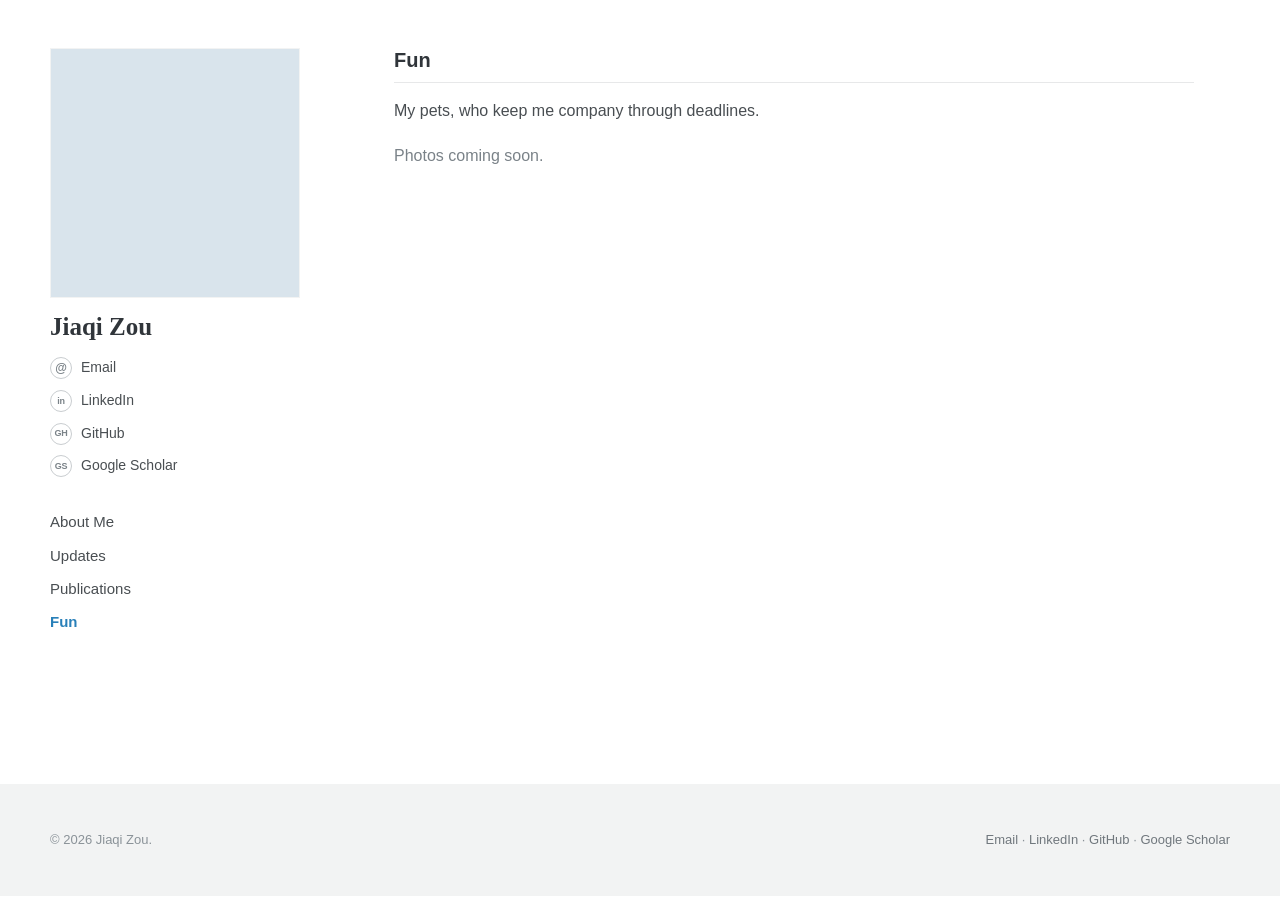
==== fun.html @ 85681c36 "Add Fun page for pet photos Co-Authored-By: Claude Opus 5.5 <noreply@anthropic.com> Claude-Session: " ====
<!doctype html>
<html lang="en">
  <head>
    <meta charset="UTF-8" />
    <meta name="viewport" content="width=device-width, initial-scale=1.0" />
    <meta name="description" content="Photos of Jiaqi Zou's pets." />
    <meta name="theme-color" content="#ffffff" />
    <meta property="og:type" content="website" />
    <meta property="og:title" content="Fun — Jiaqi Zou" />
    <meta property="og:url" content="https://jiaqizou-jz.github.io/fun.html" />
    <link rel="canonical" href="https://jiaqizou-jz.github.io/fun.html" />
    <title>Fun — Jiaqi Zou</title>
    <link rel="stylesheet" href="./styles.css?v=20261125-1" />
    <script src="./script.js?v=20261119-1" defer></script>
  </head>
  <body>
    <a class="skip-link" href="#main-content">Skip to content</a>

    <div class="site-layout">
      <aside class="profile-sidebar" aria-label="Profile and navigation">
        <div class="portrait-placeholder">
          <img
            class="profile-photo"
            src="./assets/self.jpg?v=1"
            alt="Jiaqi Zou seated at a mountain overlook."
          />
        </div>

        <div class="profile-copy">
          <h1>Jiaqi Zou</h1>

          <ul class="social-links" aria-label="Contact and social links">
            <li>
              <a href="mailto:jiaqi.zou@duke.edu">
                <span class="social-mark" aria-hidden="true">@</span>
                <span>Email</span>
              </a>
            </li>
            <li>
              <a
                href="https://www.linkedin.com/in/jiaqi-zou-35a391321"
                target="_blank"
                rel="noreferrer"
              >
                <span class="social-mark social-mark-text" aria-hidden="true">in</span>
                <span>LinkedIn</span>
              </a>
            </li>
            <li>
              <a
                href="https://github.com/jiaqizou-jz"
                target="_blank"
                rel="noreferrer"
              >
                <span class="social-mark social-mark-text" aria-hidden="true">GH</span>
                <span>GitHub</span>
              </a>
            </li>
            <li>
              <a
                href="https://scholar.google.com/citations?user=aHTD9zAAAAAJ"
                target="_blank"
                rel="noreferrer"
              >
                <span class="social-mark social-mark-text" aria-hidden="true">GS</span>
                <span>Google Scholar</span>
              </a>
            </li>
          </ul>
        </div>

        <nav class="section-nav" aria-label="Primary navigation">
          <ul>
            <li><a href="./index.html#about">About Me</a></li>
            <li><a href="./index.html#updates">Updates</a></li>
            <li><a href="./index.html#publications">Publications</a></li>
            <li><a href="./fun.html" aria-current="true">Fun</a></li>
          </ul>
        </nav>
      </aside>

      <main class="page-content" id="main-content">
        <section id="fun" aria-labelledby="fun-title">
          <h2 id="fun-title" class="page-title">Fun</h2>
          <p>My pets, who keep me company through deadlines.</p>

          <!--
            To add a photo: put the image in assets/pets/, then copy this block
            into the gallery below and change the file name, alt text, and caption.

            <figure class="pet-card">
              <button
                type="button"
                class="pet-photo"
                data-lightbox-open
                data-lightbox-src="./assets/pets/NAME.jpg"
                aria-label="Enlarge photo"
                aria-haspopup="dialog"
                aria-controls="figure-lightbox"
              >
                <img src="./assets/pets/NAME.jpg" alt="Describe the photo." loading="lazy" />
              </button>
              <figcaption>Caption</figcaption>
            </figure>
          -->
          <div class="pet-gallery">
            <p class="pet-empty">Photos coming soon.</p>
          </div>
        </section>
      </main>
    </div>

    <div
      class="figure-lightbox"
      id="figure-lightbox"
      role="dialog"
      aria-modal="true"
      aria-label="Enlarged photo"
      hidden
    >
      <button
        class="lightbox-backdrop"
        type="button"
        data-lightbox-close
        aria-label="Close enlarged photo"
      ></button>
      <div class="lightbox-panel">
        <button
          class="lightbox-close"
          type="button"
          data-lightbox-close
          aria-label="Close enlarged photo"
        >×</button>
        <img src="" alt="" />
      </div>
    </div>

    <footer class="site-footer">
      <div class="footer-inner">
        <p>© <span id="current-year">2026</span> Jiaqi Zou.</p>
        <p>
          <a href="mailto:jiaqi.zou@duke.edu">Email</a>
          <span aria-hidden="true">·</span>
          <a href="https://www.linkedin.com/in/jiaqi-zou-35a391321">LinkedIn</a>
          <span aria-hidden="true">·</span>
          <a href="https://github.com/jiaqizou-jz">GitHub</a>
          <span aria-hidden="true">·</span>
          <a href="https://scholar.google.com/citations?user=aHTD9zAAAAAJ">Google Scholar</a>
        </p>
      </div>
    </footer>
  </body>
</html>
---- styles.css ----
:root {
  --text: #494e52;
  --heading: #30353a;
  --muted: #7a8288;
  --link: #2980b9;
  --link-dark: #1d5f8a;
  --line: #e7e8e9;
  --soft: #f2f3f3;
  --blue-soft: #e7f0f6;
  --layout: 1180px;
  --sans: -apple-system, BlinkMacSystemFont, "Segoe UI", Roboto, "Helvetica Neue",
    Arial, "PingFang SC", "Microsoft YaHei", sans-serif;
  --display: Georgia, "Times New Roman", "Songti SC", serif;
}

* {
  box-sizing: border-box;
}

html {
  scroll-behavior: smooth;
  scroll-padding-top: 28px;
}

body {
  margin: 0;
  background: #fff;
  color: var(--text);
  font-family: var(--sans);
  font-size: 16px;
  line-height: 1.55;
  text-rendering: optimizeLegibility;
}

a {
  color: var(--link);
  text-decoration: none;
}

a:hover {
  color: var(--link-dark);
  text-decoration: underline;
}

a:focus-visible {
  border-radius: 2px;
  outline: 3px solid rgba(41, 128, 185, 0.42);
  outline-offset: 3px;
}

.skip-link {
  position: fixed;
  z-index: 50;
  top: 10px;
  left: 10px;
  padding: 8px 12px;
  background: var(--heading);
  color: #fff;
  transform: translateY(-160%);
}

.skip-link:focus {
  transform: translateY(0);
}

.site-layout {
  display: grid;
  width: min(calc(100% - 32px), var(--layout));
  min-height: calc(100vh - 140px);
  margin: 0 auto;
  padding: 48px 0 64px;
  align-items: start;
  column-gap: clamp(44px, 6vw, 74px);
  grid-template-columns: 270px minmax(0, 800px);
}

.profile-sidebar {
  position: sticky;
  top: 28px;
  align-self: start;
}

.portrait-placeholder {
  position: relative;
  width: 250px;
  max-width: 100%;
  aspect-ratio: 1;
  overflow: hidden;
  border: 1px solid var(--soft);
  background: #d9e4ec;
}

.profile-photo {
  display: block;
  width: 100%;
  height: 100%;
  object-fit: cover;
  object-position: 50% 68%;
  transform: scale(1.65);
  transform-origin: 50% 68%;
}

.profile-copy h1 {
  margin: 14px 0 3px;
  color: var(--heading);
  font-family: var(--display);
  font-size: 25px;
  font-weight: 700;
  line-height: 1.2;
}

.social-links,
.section-nav ul,
.news-list {
  padding: 0;
}

.social-links {
  margin: 13px 0 0;
  list-style: none;
}

.social-links li + li {
  margin-top: 7px;
}

.social-links a {
  display: inline-flex;
  align-items: center;
  gap: 9px;
  color: var(--text);
  font-size: 14px;
}

.social-links a:hover {
  color: var(--link);
}

.social-mark {
  display: inline-grid;
  width: 22px;
  height: 22px;
  flex: 0 0 22px;
  place-items: center;
  border: 1px solid #c9cdd0;
  border-radius: 50%;
  color: var(--muted);
  font-size: 12px;
  font-weight: 700;
  line-height: 1;
}

.social-mark-text {
  font-size: 9px;
  letter-spacing: -0.03em;
}

.section-nav {
  margin-top: 28px;
}

.section-nav ul {
  margin: 0;
  list-style: none;
}

.section-nav a {
  display: inline-block;
  padding: 5px 0;
  color: var(--text);
  font-size: 15px;
}

.section-nav a:hover,
.section-nav a[aria-current="true"] {
  color: var(--link);
  font-weight: 600;
  text-decoration: none;
}

.page-content {
  min-width: 0;
}

.about-section p {
  margin: 0 0 18px;
}

.about-section strong {
  color: var(--heading);
}

h2 {
  margin: 40px 0 12px;
  padding: 0 0 9px;
  border-bottom: 1px solid var(--line);
  color: var(--heading);
  font-size: 20px;
  font-weight: 700;
  line-height: 1.25;
}

.news-list {
  margin: 0;
  padding-left: 24px;
}

.news-list li {
  margin: 10px 0;
  padding-left: 2px;
}

.news-date {
  color: var(--heading);
  font-weight: 600;
}

.publication {
  display: grid;
  margin: 20px 0 0;
  align-items: start;
  gap: 26px;
  grid-template-columns: 310px minmax(0, 1fr);
}

.publication-visual {
  position: relative;
  display: block;
  width: 310px;
  height: 155px;
  overflow: hidden;
  padding: 3px;
  appearance: none;
  border: 1px solid var(--line);
  background: #fff;
  color: inherit;
  cursor: zoom-in;
  transition: border-color 160ms ease, box-shadow 160ms ease, transform 160ms ease;
}

.publication-visual img {
  display: block;
  width: 100%;
  height: 100%;
  object-fit: contain;
}

.publication-visual:hover {
  border-color: #c9cdd0;
  box-shadow: 0 8px 24px rgba(48, 53, 58, 0.12);
  transform: translateY(-2px);
}

.figure-lightbox {
  position: fixed;
  z-index: 1000;
  inset: 0;
  display: grid;
  padding: 32px;
  place-items: center;
}

.figure-lightbox[hidden] {
  display: none;
}

.lightbox-backdrop {
  position: absolute;
  inset: 0;
  width: 100%;
  height: 100%;
  padding: 0;
  border: 0;
  background: rgba(18, 22, 26, 0.84);
  cursor: zoom-out;
}

.lightbox-panel {
  position: relative;
  z-index: 1;
  width: min(1040px, calc(100vw - 64px));
  padding: 10px;
  background: #fff;
  box-shadow: 0 24px 80px rgba(0, 0, 0, 0.38);
}

.lightbox-panel img {
  display: block;
  width: 100%;
  max-height: calc(100vh - 84px);
  object-fit: contain;
}

.lightbox-close {
  position: absolute;
  z-index: 2;
  top: -16px;
  right: -16px;
  display: grid;
  width: 36px;
  height: 36px;
  padding: 0;
  place-items: center;
  border: 1px solid rgba(255, 255, 255, 0.5);
  border-radius: 50%;
  background: var(--heading);
  color: #fff;
  cursor: pointer;
  font-family: Arial, sans-serif;
  font-size: 24px;
  line-height: 1;
}

body.lightbox-open {
  overflow: hidden;
}

.publication-status {
  margin: 0 0 3px;
  color: var(--muted);
  font-size: 12px;
  font-weight: 600;
}

.publication-copy h3 {
  margin: 0 0 7px;
  color: var(--heading);
  font-size: 17px;
  font-weight: 700;
  line-height: 1.35;
}

.publication-copy h3 a {
  color: var(--heading);
}

.publication-copy h3 a:hover {
  color: var(--link);
}

.authors,
.venue,
.equal-contribution,
.publication-links {
  margin: 4px 0;
  font-size: 14px;
}

.equal-contribution {
  color: var(--muted);
  font-size: 12px;
}

.venue {
  color: var(--muted);
  font-style: italic;
}

.publication-links {
  margin-top: 8px;
}

.publication-links a {
  color: var(--link);
}

.publication-links a + a {
  margin-left: 7px;
}

.site-footer {
  margin-top: 24px;
  background: var(--soft);
  color: #8a9298;
}

.footer-inner {
  display: flex;
  width: min(calc(100% - 32px), var(--layout));
  min-height: 112px;
  margin: 0 auto;
  align-items: center;
  justify-content: space-between;
  gap: 24px;
  font-size: 13px;
}

.footer-inner p {
  margin: 0;
}

.footer-inner a {
  color: #70777d;
}

@media (max-width: 900px) {
  .site-layout {
    column-gap: 38px;
    grid-template-columns: 220px minmax(0, 1fr);
  }

  .portrait-placeholder {
    width: 210px;
  }

  .publication {
    grid-template-columns: 250px minmax(0, 1fr);
  }

  .publication-visual {
    width: 250px;
    height: 126px;
  }
}

@media (max-width: 700px) {
  html {
    scroll-padding-top: 16px;
  }

  .site-layout {
    width: min(calc(100% - 36px), 620px);
    padding: 28px 0 52px;
    gap: 36px;
    grid-template-columns: 1fr;
  }

  .profile-sidebar {
    position: static;
    display: grid;
    align-items: start;
    column-gap: 22px;
    grid-template-columns: 142px minmax(0, 1fr);
  }

  .portrait-placeholder {
    width: 142px;
  }

  .profile-copy h1 {
    margin-top: 0;
  }

  .social-links {
    margin-top: 15px;
  }

  .social-links li + li {
    margin-top: 5px;
  }

  .section-nav {
    margin-top: 22px;
    padding-top: 12px;
    border-top: 1px solid var(--line);
    grid-column: 1 / -1;
  }

  .section-nav ul {
    display: flex;
    flex-wrap: wrap;
    gap: 8px 22px;
  }

  .section-nav a {
    padding: 3px 0;
    font-size: 14px;
  }

  .publication {
    gap: 16px;
    grid-template-columns: 240px minmax(0, 1fr);
  }

  .publication-visual {
    width: 240px;
    height: 120px;
  }

  .footer-inner {
    width: min(calc(100% - 36px), 620px);
  }
}

@media (max-width: 520px) {
  body {
    font-size: 15.5px;
  }

  .profile-sidebar {
    grid-template-columns: 120px minmax(0, 1fr);
  }

  .portrait-placeholder {
    width: 120px;
  }

  .profile-copy h1 {
    font-size: 23px;
  }

  .social-mark {
    width: 20px;
    height: 20px;
    flex-basis: 20px;
  }

  .social-links a {
    gap: 7px;
    font-size: 13px;
  }

  .publication {
    grid-template-columns: 1fr;
  }

  .publication-visual {
    width: 100%;
    max-width: 420px;
    height: auto;
    aspect-ratio: 2 / 1;
  }

  .figure-lightbox {
    padding: 12px;
  }

  .lightbox-panel {
    width: calc(100vw - 24px);
    padding: 5px;
  }

  .lightbox-close {
    top: -10px;
    right: -8px;
  }

  .footer-inner {
    min-height: 128px;
    align-items: flex-start;
    flex-direction: column;
    justify-content: center;
    gap: 8px;
  }
}

@media (prefers-reduced-motion: reduce) {
  html {
    scroll-behavior: auto;
  }

  *,
  *::before,
  *::after {
    scroll-behavior: auto !important;
    transition-duration: 0.01ms !important;
  }
}

/* Fun page */
.page-title {
  margin-top: 0;
}

.pet-gallery {
  display: grid;
  margin-top: 20px;
  gap: 18px;
  grid-template-columns: repeat(3, minmax(0, 1fr));
}

.pet-empty {
  margin: 0;
  color: var(--muted);
  grid-column: 1 / -1;
}

.pet-card {
  margin: 0;
}

.pet-photo {
  display: block;
  width: 100%;
  aspect-ratio: 1;
  overflow: hidden;
  padding: 0;
  appearance: none;
  border: 1px solid var(--line);
  background: var(--soft);
  cursor: zoom-in;
  transition: border-color 160ms ease, box-shadow 160ms ease, transform 160ms ease;
}

.pet-photo img {
  display: block;
  width: 100%;
  height: 100%;
  object-fit: cover;
}

.pet-photo:hover {
  border-color: #c9cdd0;
  box-shadow: 0 8px 24px rgba(48, 53, 58, 0.12);
  transform: translateY(-2px);
}

.pet-photo:focus-visible {
  outline: 3px solid rgba(41, 128, 185, 0.42);
  outline-offset: 3px;
}

.pet-card figcaption {
  margin-top: 7px;
  color: var(--muted);
  font-size: 14px;
  text-align: center;
}

@media (max-width: 700px) {
  .pet-gallery {
    gap: 14px;
    grid-template-columns: repeat(2, minmax(0, 1fr));
  }
}
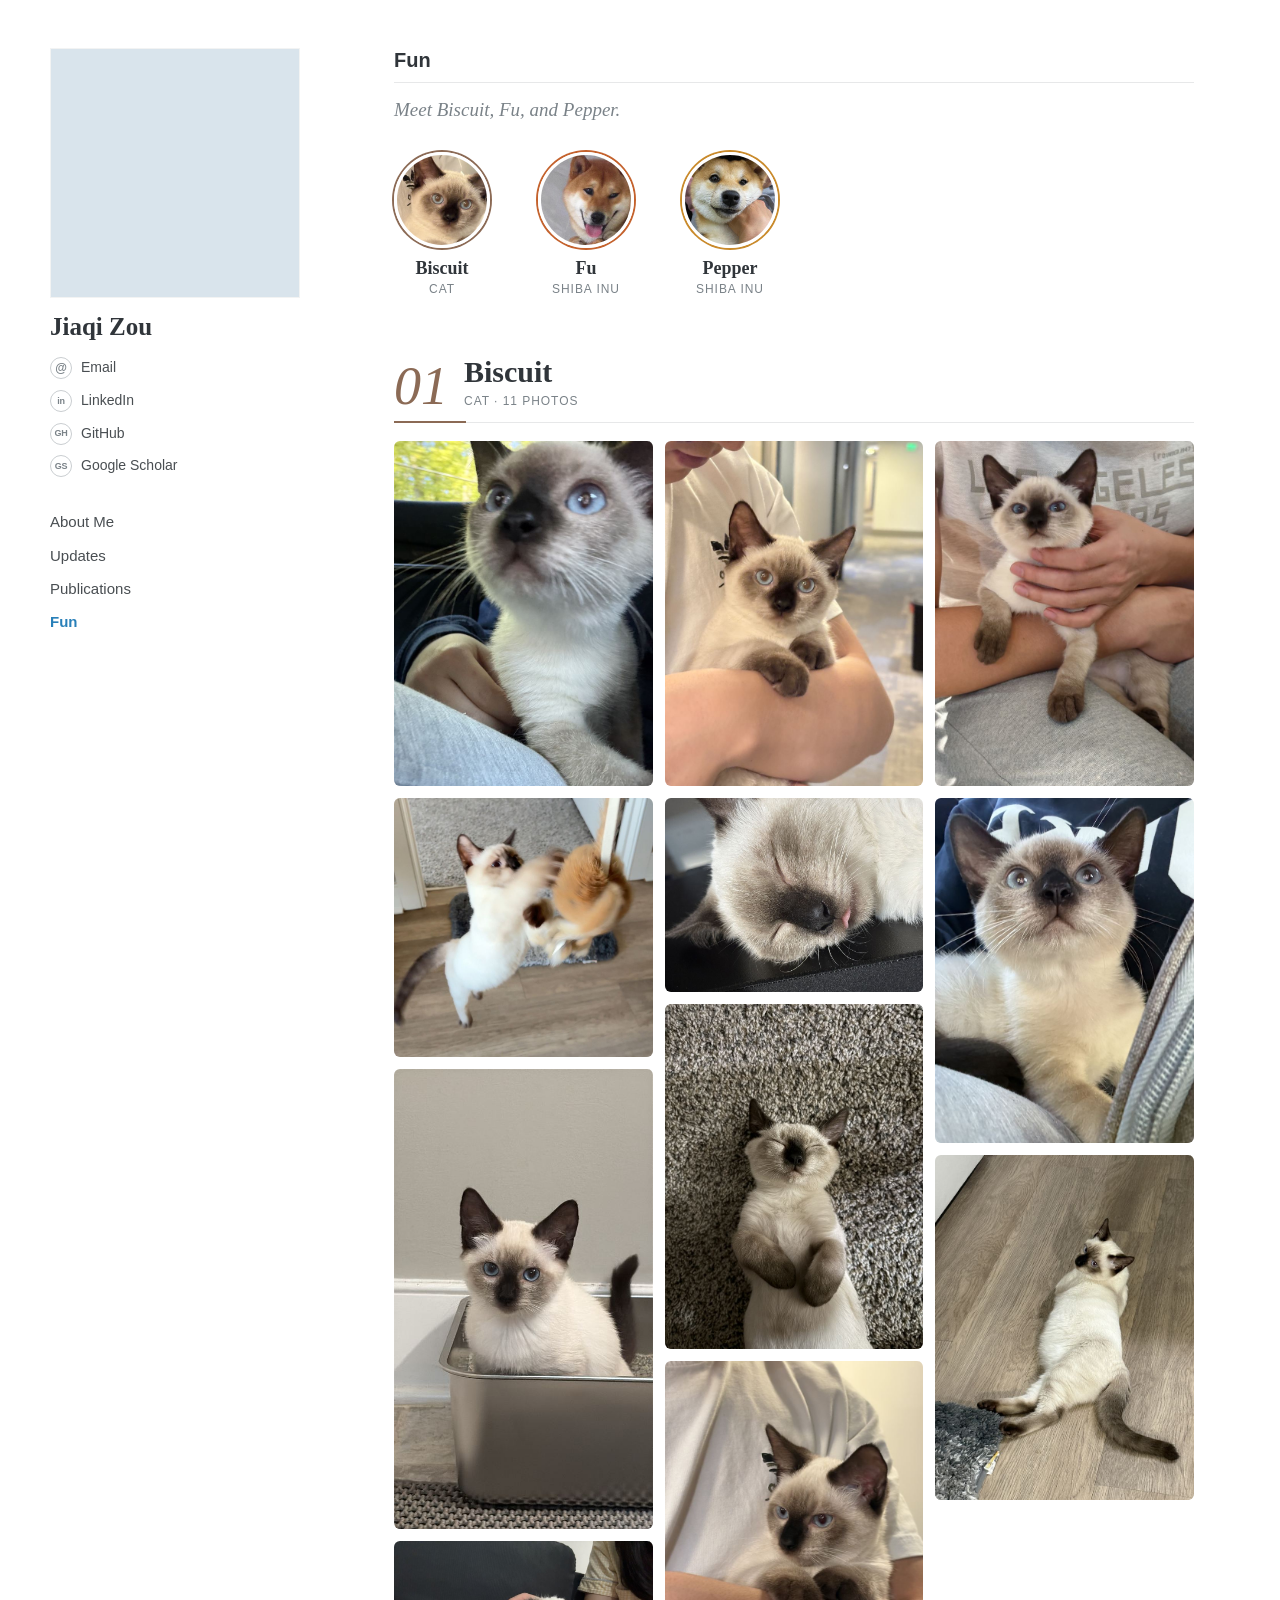
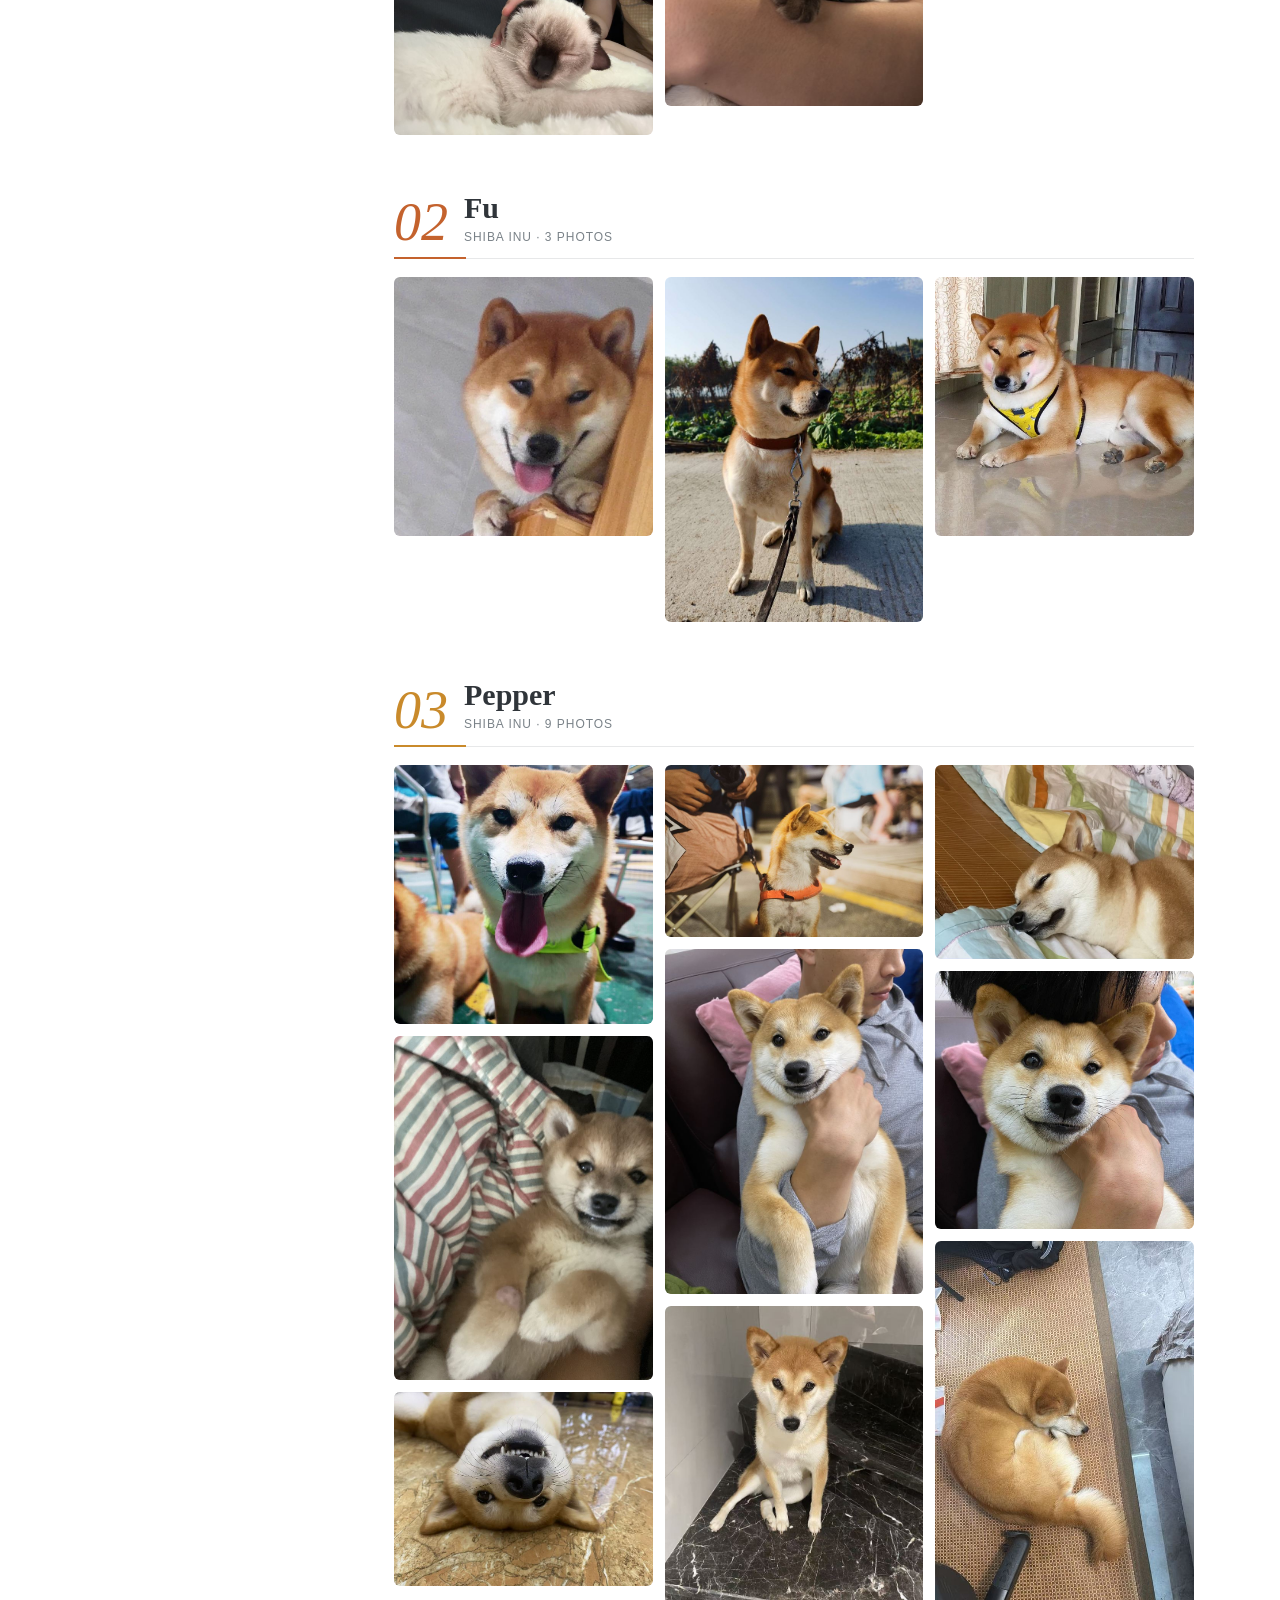
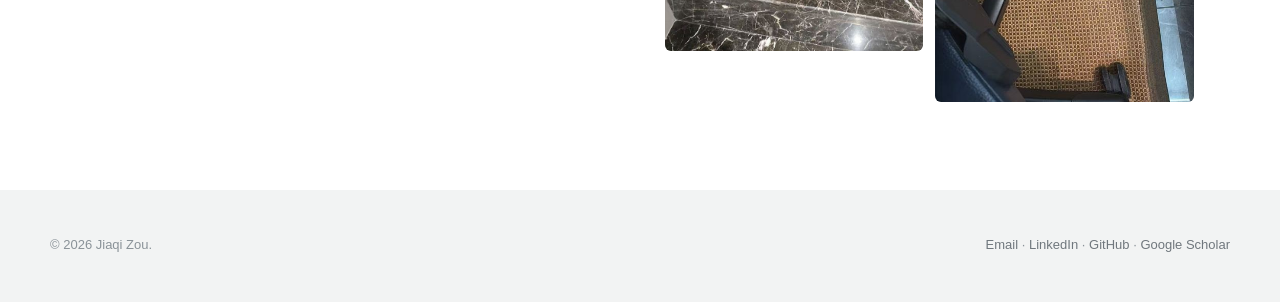
==== commit ff64485e: "Fill Fun page with pet photo gallery Avatar roster, per-pet masonry sections, and a lightbox with pr" ====
--- a/fun.html
+++ b/fun.html
@@ -3,15 +3,15 @@
   <head>
     <meta charset="UTF-8" />
     <meta name="viewport" content="width=device-width, initial-scale=1.0" />
-    <meta name="description" content="Photos of Jiaqi Zou's pets." />
+    <meta name="description" content="Biscuit, Fu, and Pepper — Jiaqi Zou's pets." />
     <meta name="theme-color" content="#ffffff" />
     <meta property="og:type" content="website" />
     <meta property="og:title" content="Fun — Jiaqi Zou" />
     <meta property="og:url" content="https://jiaqizou-jz.github.io/fun.html" />
     <link rel="canonical" href="https://jiaqizou-jz.github.io/fun.html" />
     <title>Fun — Jiaqi Zou</title>
-    <link rel="stylesheet" href="./styles.css?v=20261125-1" />
-    <script src="./script.js?v=20261119-1" defer></script>
+    <link rel="stylesheet" href="./styles.css?v=20261125-2" />
+    <script src="./script.js?v=20261125-1" defer></script>
   </head>
   <body>
     <a class="skip-link" href="#main-content">Skip to content</a>
@@ -80,38 +80,146 @@
       </aside>
 
       <main class="page-content" id="main-content">
-        <section id="fun" aria-labelledby="fun-title">
-          <h2 id="fun-title" class="page-title">Fun</h2>
-          <p>My pets, who keep me company through deadlines.</p>
-
-          <!--
-            To add a photo: put the image in assets/pets/, then copy this block
-            into the gallery below and change the file name, alt text, and caption.
-
-            <figure class="pet-card">
-              <button
-                type="button"
-                class="pet-photo"
-                data-lightbox-open
-                data-lightbox-src="./assets/pets/NAME.jpg"
-                aria-label="Enlarge photo"
-                aria-haspopup="dialog"
-                aria-controls="figure-lightbox"
-              >
-                <img src="./assets/pets/NAME.jpg" alt="Describe the photo." loading="lazy" />
-              </button>
-              <figcaption>Caption</figcaption>
-            </figure>
-          -->
-          <div class="pet-gallery">
-            <p class="pet-empty">Photos coming soon.</p>
-          </div>
-        </section>
+        <div class="fun-page" id="fun">
+          <header class="fun-intro">
+            <h2 id="fun-title" class="page-title">Fun</h2>
+            <p class="fun-lede">Meet Biscuit, Fu, and Pepper.</p>
+            <ul class="pet-roster" aria-label="Pets">
+              <li style="--accent: #8b6a55">
+                <a href="#biscuit">
+                  <img src="./assets/pets/biscuit-avatar.jpg" alt="" width="160" height="160" />
+                  <span class="pet-roster-name">Biscuit</span>
+                  <span class="pet-roster-kind">Cat</span>
+                </a>
+              </li>
+              <li style="--accent: #c4622d">
+                <a href="#fu">
+                  <img src="./assets/pets/fu-avatar.jpg" alt="" width="160" height="160" />
+                  <span class="pet-roster-name">Fu</span>
+                  <span class="pet-roster-kind">Shiba Inu</span>
+                </a>
+              </li>
+              <li style="--accent: #c98a2b">
+                <a href="#pepper">
+                  <img src="./assets/pets/pepper-avatar.jpg" alt="" width="160" height="160" />
+                  <span class="pet-roster-name">Pepper</span>
+                  <span class="pet-roster-kind">Shiba Inu</span>
+                </a>
+              </li>
+            </ul>
+          </header>
+
+          <section class="pet-section" id="biscuit" style="--accent: #8b6a55" aria-labelledby="biscuit-title">
+            <header class="pet-head">
+              <span class="pet-index" aria-hidden="true">01</span>
+              <div>
+                <h3 id="biscuit-title">Biscuit</h3>
+                <p class="pet-meta">Cat · 11 photos</p>
+              </div>
+            </header>
+            <div class="pet-masonry">
+              <button type="button" class="pet-photo" data-lightbox-open data-lightbox-group="biscuit" data-lightbox-caption="Biscuit" data-lightbox-src="./assets/pets/biscuit-01.jpg" aria-label="Enlarge: Biscuit looking up at the camera with wide blue eyes." aria-haspopup="dialog" aria-controls="figure-lightbox">
+                <img src="./assets/pets/biscuit-01-sm.jpg" alt="Biscuit looking up at the camera with wide blue eyes." width="675" height="900" loading="lazy" decoding="async" />
+              </button>
+              <button type="button" class="pet-photo" data-lightbox-open data-lightbox-group="biscuit" data-lightbox-caption="Biscuit" data-lightbox-src="./assets/pets/biscuit-02.jpg" aria-label="Enlarge: Biscuit leaping to swat a feather toy." aria-haspopup="dialog" aria-controls="figure-lightbox">
+                <img src="./assets/pets/biscuit-02-sm.jpg" alt="Biscuit leaping to swat a feather toy." width="900" height="900" loading="lazy" decoding="async" />
+              </button>
+              <button type="button" class="pet-photo" data-lightbox-open data-lightbox-group="biscuit" data-lightbox-caption="Biscuit" data-lightbox-src="./assets/pets/biscuit-03.jpg" aria-label="Enlarge: Biscuit sitting in a metal tray with tail up." aria-haspopup="dialog" aria-controls="figure-lightbox">
+                <img src="./assets/pets/biscuit-03-sm.jpg" alt="Biscuit sitting in a metal tray with tail up." width="506" height="900" loading="lazy" decoding="async" />
+              </button>
+              <button type="button" class="pet-photo" data-lightbox-open data-lightbox-group="biscuit" data-lightbox-caption="Biscuit" data-lightbox-src="./assets/pets/biscuit-04.jpg" aria-label="Enlarge: Biscuit asleep in a lap while being petted." aria-haspopup="dialog" aria-controls="figure-lightbox">
+                <img src="./assets/pets/biscuit-04-sm.jpg" alt="Biscuit asleep in a lap while being petted." width="900" height="675" loading="lazy" decoding="async" />
+              </button>
+              <button type="button" class="pet-photo" data-lightbox-open data-lightbox-group="biscuit" data-lightbox-caption="Biscuit" data-lightbox-src="./assets/pets/biscuit-05.jpg" aria-label="Enlarge: Biscuit held in an arm, paws draped over it." aria-haspopup="dialog" aria-controls="figure-lightbox">
+                <img src="./assets/pets/biscuit-05-sm.jpg" alt="Biscuit held in an arm, paws draped over it." width="675" height="900" loading="lazy" decoding="async" />
+              </button>
+              <button type="button" class="pet-photo" data-lightbox-open data-lightbox-group="biscuit" data-lightbox-caption="Biscuit" data-lightbox-src="./assets/pets/biscuit-06.jpg" aria-label="Enlarge: Close-up of Biscuit asleep with the tip of the tongue out." aria-haspopup="dialog" aria-controls="figure-lightbox">
+                <img src="./assets/pets/biscuit-06-sm.jpg" alt="Close-up of Biscuit asleep with the tip of the tongue out." width="900" height="675" loading="lazy" decoding="async" />
+              </button>
+              <button type="button" class="pet-photo" data-lightbox-open data-lightbox-group="biscuit" data-lightbox-caption="Biscuit" data-lightbox-src="./assets/pets/biscuit-07.jpg" aria-label="Enlarge: Biscuit lying belly-up on a gray rug." aria-haspopup="dialog" aria-controls="figure-lightbox">
+                <img src="./assets/pets/biscuit-07-sm.jpg" alt="Biscuit lying belly-up on a gray rug." width="675" height="900" loading="lazy" decoding="async" />
+              </button>
+              <button type="button" class="pet-photo" data-lightbox-open data-lightbox-group="biscuit" data-lightbox-caption="Biscuit" data-lightbox-src="./assets/pets/biscuit-08.jpg" aria-label="Enlarge: Biscuit resting in an arm, ears up." aria-haspopup="dialog" aria-controls="figure-lightbox">
+                <img src="./assets/pets/biscuit-08-sm.jpg" alt="Biscuit resting in an arm, ears up." width="675" height="900" loading="lazy" decoding="async" />
+              </button>
+              <button type="button" class="pet-photo" data-lightbox-open data-lightbox-group="biscuit" data-lightbox-caption="Biscuit" data-lightbox-src="./assets/pets/biscuit-09.jpg" aria-label="Enlarge: Biscuit being held and looking at the camera." aria-haspopup="dialog" aria-controls="figure-lightbox">
+                <img src="./assets/pets/biscuit-09-sm.jpg" alt="Biscuit being held and looking at the camera." width="675" height="900" loading="lazy" decoding="async" />
+              </button>
+              <button type="button" class="pet-photo" data-lightbox-open data-lightbox-group="biscuit" data-lightbox-caption="Biscuit" data-lightbox-src="./assets/pets/biscuit-10.jpg" aria-label="Enlarge: Biscuit sitting in a lap and looking up." aria-haspopup="dialog" aria-controls="figure-lightbox">
+                <img src="./assets/pets/biscuit-10-sm.jpg" alt="Biscuit sitting in a lap and looking up." width="675" height="900" loading="lazy" decoding="async" />
+              </button>
+              <button type="button" class="pet-photo" data-lightbox-open data-lightbox-group="biscuit" data-lightbox-caption="Biscuit" data-lightbox-src="./assets/pets/biscuit-11.jpg" aria-label="Enlarge: Biscuit stretched out on a wooden floor." aria-haspopup="dialog" aria-controls="figure-lightbox">
+                <img src="./assets/pets/biscuit-11-sm.jpg" alt="Biscuit stretched out on a wooden floor." width="675" height="900" loading="lazy" decoding="async" />
+              </button>
+            </div>
+          </section>
+
+          <section class="pet-section" id="fu" style="--accent: #c4622d" aria-labelledby="fu-title">
+            <header class="pet-head">
+              <span class="pet-index" aria-hidden="true">02</span>
+              <div>
+                <h3 id="fu-title">Fu</h3>
+                <p class="pet-meta">Shiba Inu · 3 photos</p>
+              </div>
+            </header>
+            <div class="pet-masonry pet-masonry-trio">
+              <button type="button" class="pet-photo" data-lightbox-open data-lightbox-group="fu" data-lightbox-caption="Fu" data-lightbox-src="./assets/pets/fu-01.jpg" aria-label="Enlarge: Fu smiling with tongue out, paws on a ledge." aria-haspopup="dialog" aria-controls="figure-lightbox">
+                <img src="./assets/pets/fu-01-sm.jpg" alt="Fu smiling with tongue out, paws on a ledge." width="900" height="900" loading="lazy" decoding="async" />
+              </button>
+              <button type="button" class="pet-photo" data-lightbox-open data-lightbox-group="fu" data-lightbox-caption="Fu" data-lightbox-src="./assets/pets/fu-02.jpg" aria-label="Enlarge: Fu sitting on a leash beside a vegetable garden." aria-haspopup="dialog" aria-controls="figure-lightbox">
+                <img src="./assets/pets/fu-02-sm.jpg" alt="Fu sitting on a leash beside a vegetable garden." width="675" height="900" loading="lazy" decoding="async" />
+              </button>
+              <button type="button" class="pet-photo" data-lightbox-open data-lightbox-group="fu" data-lightbox-caption="Fu" data-lightbox-src="./assets/pets/fu-03.jpg" aria-label="Enlarge: Fu lying on a tiled floor in a yellow harness." aria-haspopup="dialog" aria-controls="figure-lightbox">
+                <img src="./assets/pets/fu-03-sm.jpg" alt="Fu lying on a tiled floor in a yellow harness." width="900" height="900" loading="lazy" decoding="async" />
+              </button>
+            </div>
+          </section>
+
+          <section class="pet-section" id="pepper" style="--accent: #c98a2b" aria-labelledby="pepper-title">
+            <header class="pet-head">
+              <span class="pet-index" aria-hidden="true">03</span>
+              <div>
+                <h3 id="pepper-title">Pepper</h3>
+                <p class="pet-meta">Shiba Inu · 9 photos</p>
+              </div>
+            </header>
+            <div class="pet-masonry">
+              <button type="button" class="pet-photo" data-lightbox-open data-lightbox-group="pepper" data-lightbox-caption="Pepper" data-lightbox-src="./assets/pets/pepper-01.jpg" aria-label="Enlarge: Pepper grinning with tongue out in a green harness." aria-haspopup="dialog" aria-controls="figure-lightbox">
+                <img src="./assets/pets/pepper-01-sm.jpg" alt="Pepper grinning with tongue out in a green harness." width="900" height="900" loading="lazy" decoding="async" />
+              </button>
+              <button type="button" class="pet-photo" data-lightbox-open data-lightbox-group="pepper" data-lightbox-caption="Pepper" data-lightbox-src="./assets/pets/pepper-02.jpg" aria-label="Enlarge: Pepper as a puppy on a striped blanket." aria-haspopup="dialog" aria-controls="figure-lightbox">
+                <img src="./assets/pets/pepper-02-sm.jpg" alt="Pepper as a puppy on a striped blanket." width="675" height="900" loading="lazy" decoding="async" />
+              </button>
+              <button type="button" class="pet-photo" data-lightbox-open data-lightbox-group="pepper" data-lightbox-caption="Pepper" data-lightbox-src="./assets/pets/pepper-03.jpg" aria-label="Enlarge: Pepper lying upside down on a marble floor." aria-haspopup="dialog" aria-controls="figure-lightbox">
+                <img src="./assets/pets/pepper-03-sm.jpg" alt="Pepper lying upside down on a marble floor." width="900" height="675" loading="lazy" decoding="async" />
+              </button>
+              <button type="button" class="pet-photo" data-lightbox-open data-lightbox-group="pepper" data-lightbox-caption="Pepper" data-lightbox-src="./assets/pets/pepper-04.jpg" aria-label="Enlarge: Pepper in an orange harness at an evening gathering." aria-haspopup="dialog" aria-controls="figure-lightbox">
+                <img src="./assets/pets/pepper-04-sm.jpg" alt="Pepper in an orange harness at an evening gathering." width="900" height="600" loading="lazy" decoding="async" />
+              </button>
+              <button type="button" class="pet-photo" data-lightbox-open data-lightbox-group="pepper" data-lightbox-caption="Pepper" data-lightbox-src="./assets/pets/pepper-05.jpg" aria-label="Enlarge: Pepper held in someone's arms, smiling." aria-haspopup="dialog" aria-controls="figure-lightbox">
+                <img src="./assets/pets/pepper-05-sm.jpg" alt="Pepper held in someone's arms, smiling." width="675" height="900" loading="lazy" decoding="async" />
+              </button>
+              <button type="button" class="pet-photo" data-lightbox-open data-lightbox-group="pepper" data-lightbox-caption="Pepper" data-lightbox-src="./assets/pets/pepper-06.jpg" aria-label="Enlarge: Pepper sitting on a black marble step." aria-haspopup="dialog" aria-controls="figure-lightbox">
+                <img src="./assets/pets/pepper-06-sm.jpg" alt="Pepper sitting on a black marble step." width="675" height="900" loading="lazy" decoding="async" />
+              </button>
+              <button type="button" class="pet-photo" data-lightbox-open data-lightbox-group="pepper" data-lightbox-caption="Pepper" data-lightbox-src="./assets/pets/pepper-07.jpg" aria-label="Enlarge: Pepper asleep on a striped blanket." aria-haspopup="dialog" aria-controls="figure-lightbox">
+                <img src="./assets/pets/pepper-07-sm.jpg" alt="Pepper asleep on a striped blanket." width="900" height="675" loading="lazy" decoding="async" />
+              </button>
+              <button type="button" class="pet-photo" data-lightbox-open data-lightbox-group="pepper" data-lightbox-caption="Pepper" data-lightbox-src="./assets/pets/pepper-08.jpg" aria-label="Enlarge: Pepper smiling while getting a chin scratch." aria-haspopup="dialog" aria-controls="figure-lightbox">
+                <img src="./assets/pets/pepper-08-sm.jpg" alt="Pepper smiling while getting a chin scratch." width="900" height="900" loading="lazy" decoding="async" />
+              </button>
+              <button type="button" class="pet-photo" data-lightbox-open data-lightbox-group="pepper" data-lightbox-caption="Pepper" data-lightbox-src="./assets/pets/pepper-09.jpg" aria-label="Enlarge: Pepper curled up asleep on a woven mat." aria-haspopup="dialog" aria-controls="figure-lightbox">
+                <img src="./assets/pets/pepper-09-sm.jpg" alt="Pepper curled up asleep on a woven mat." width="506" height="900" loading="lazy" decoding="async" />
+              </button>
+            </div>
+          </section>
+
+        </div>
       </main>
     </div>
 
     <div
-      class="figure-lightbox"
+      class="figure-lightbox figure-lightbox-photo"
       id="figure-lightbox"
       role="dialog"
       aria-modal="true"
@@ -131,8 +239,11 @@
           data-lightbox-close
           aria-label="Close enlarged photo"
         >×</button>
-        <img src="" alt="" />
+        <img src="./assets/pets/biscuit-01.jpg" alt="" />
+        <p class="lightbox-caption" aria-live="polite"></p>
       </div>
+      <button class="lightbox-nav lightbox-prev" type="button" data-lightbox-prev aria-label="Previous photo">‹</button>
+      <button class="lightbox-nav lightbox-next" type="button" data-lightbox-next aria-label="Next photo">›</button>
     </div>
 
     <footer class="site-footer">
--- a/styles.css
+++ b/styles.css
@@ -562,64 +562,277 @@
   margin-top: 0;
 }
 
-.pet-gallery {
-  display: grid;
-  margin-top: 20px;
-  gap: 18px;
-  grid-template-columns: repeat(3, minmax(0, 1fr));
-}
-
-.pet-empty {
+.fun-lede {
   margin: 0;
   color: var(--muted);
-  grid-column: 1 / -1;
-}
-
-.pet-card {
+  font-family: var(--display);
+  font-size: 19px;
+  font-style: italic;
+}
+
+.pet-roster {
+  display: flex;
+  margin: 28px 0 0;
+  padding: 0;
+  gap: clamp(20px, 5vw, 48px);
+  list-style: none;
+}
+
+.pet-roster a {
+  display: grid;
+  justify-items: center;
+  color: var(--heading);
+  text-align: center;
+}
+
+.pet-roster a:hover {
+  color: var(--accent);
+  text-decoration: none;
+}
+
+.pet-roster img {
+  display: block;
+  width: 96px;
+  height: 96px;
+  border: 3px solid #fff;
+  border-radius: 50%;
+  box-shadow: 0 0 0 2px var(--accent);
+  object-fit: cover;
+  transition: transform 220ms ease, box-shadow 220ms ease;
+}
+
+.pet-roster a:hover img,
+.pet-roster a:focus-visible img {
+  box-shadow: 0 0 0 4px var(--accent), 0 10px 24px rgba(48, 53, 58, 0.16);
+  transform: translateY(-3px) rotate(-3deg);
+}
+
+.pet-roster-name {
+  margin-top: 10px;
+  font-family: var(--display);
+  font-size: 18px;
+  font-weight: 700;
+  line-height: 1.2;
+}
+
+.pet-roster-kind {
+  color: var(--muted);
+  font-size: 12px;
+  letter-spacing: 0.08em;
+  text-transform: uppercase;
+}
+
+.pet-section {
+  margin-top: 56px;
+  scroll-margin-top: 28px;
+}
+
+.pet-head {
+  display: flex;
+  margin-bottom: 18px;
+  padding-bottom: 12px;
+  align-items: flex-end;
+  gap: 16px;
+  border-bottom: 1px solid var(--line);
+  position: relative;
+}
+
+.pet-head::after {
+  position: absolute;
+  bottom: -1px;
+  left: 0;
+  width: 72px;
+  height: 2px;
+  background: var(--accent);
+  content: "";
+}
+
+.pet-index {
+  color: var(--accent);
+  font-family: var(--display);
+  font-size: 54px;
+  font-style: italic;
+  line-height: 0.85;
+}
+
+.pet-head h3 {
   margin: 0;
+  color: var(--heading);
+  font-family: var(--display);
+  font-size: 30px;
+  line-height: 1.1;
+}
+
+.pet-meta {
+  margin: 4px 0 0;
+  color: var(--muted);
+  font-size: 12px;
+  letter-spacing: 0.08em;
+  text-transform: uppercase;
+}
+
+.pet-masonry {
+  column-count: 3;
+  column-gap: 12px;
 }
 
 .pet-photo {
   display: block;
   width: 100%;
-  aspect-ratio: 1;
+  margin: 0 0 12px;
   overflow: hidden;
   padding: 0;
   appearance: none;
-  border: 1px solid var(--line);
+  border: 0;
+  border-radius: 6px;
   background: var(--soft);
+  break-inside: avoid;
   cursor: zoom-in;
-  transition: border-color 160ms ease, box-shadow 160ms ease, transform 160ms ease;
+  position: relative;
 }
 
 .pet-photo img {
   display: block;
   width: 100%;
-  height: 100%;
-  object-fit: cover;
-}
-
-.pet-photo:hover {
-  border-color: #c9cdd0;
-  box-shadow: 0 8px 24px rgba(48, 53, 58, 0.12);
-  transform: translateY(-2px);
+  height: auto;
+  transition: transform 420ms ease, filter 420ms ease;
+}
+
+.pet-photo::after {
+  position: absolute;
+  inset: 0;
+  border-radius: inherit;
+  box-shadow: inset 0 0 0 0 var(--accent);
+  content: "";
+  pointer-events: none;
+  transition: box-shadow 220ms ease;
+}
+
+.pet-photo:hover img {
+  filter: saturate(1.08);
+  transform: scale(1.04);
+}
+
+.pet-photo:hover::after,
+.pet-photo:focus-visible::after {
+  box-shadow: inset 0 0 0 3px var(--accent);
 }
 
 .pet-photo:focus-visible {
-  outline: 3px solid rgba(41, 128, 185, 0.42);
-  outline-offset: 3px;
-}
-
-.pet-card figcaption {
-  margin-top: 7px;
-  color: var(--muted);
-  font-size: 14px;
+  outline: none;
+}
+
+/* Photo lightbox with navigation */
+.figure-lightbox-photo .lightbox-panel {
+  width: auto;
+  padding: 0;
+  background: transparent;
+  box-shadow: none;
+}
+
+.figure-lightbox-photo .lightbox-panel img {
+  width: auto;
+  max-width: calc(100vw - 160px);
+  max-height: calc(100vh - 110px);
+  border-radius: 6px;
+  box-shadow: 0 24px 80px rgba(0, 0, 0, 0.45);
+}
+
+.lightbox-caption {
+  margin: 12px 0 0;
+  color: rgba(255, 255, 255, 0.86);
+  font-family: var(--display);
+  font-size: 15px;
   text-align: center;
 }
 
+.lightbox-caption:empty {
+  display: none;
+}
+
+.lightbox-nav {
+  position: absolute;
+  z-index: 2;
+  top: 50%;
+  display: grid;
+  width: 48px;
+  height: 48px;
+  padding: 0 0 4px;
+  place-items: center;
+  border: 1px solid rgba(255, 255, 255, 0.35);
+  border-radius: 50%;
+  background: rgba(255, 255, 255, 0.08);
+  color: #fff;
+  cursor: pointer;
+  font-family: Georgia, serif;
+  font-size: 32px;
+  line-height: 1;
+  transform: translateY(-50%);
+  transition: background 160ms ease;
+}
+
+.lightbox-nav:hover {
+  background: rgba(255, 255, 255, 0.2);
+}
+
+.lightbox-nav[hidden] {
+  display: none;
+}
+
+.lightbox-prev {
+  left: 24px;
+}
+
+.lightbox-next {
+  right: 24px;
+}
+
 @media (max-width: 700px) {
-  .pet-gallery {
-    gap: 14px;
-    grid-template-columns: repeat(2, minmax(0, 1fr));
-  }
-}
+  .pet-masonry {
+    column-count: 2;
+    column-gap: 10px;
+  }
+
+  .pet-photo {
+    margin-bottom: 10px;
+  }
+
+  .pet-roster img {
+    width: 76px;
+    height: 76px;
+  }
+
+  .pet-index {
+    font-size: 44px;
+  }
+
+  .pet-head h3 {
+    font-size: 26px;
+  }
+
+  .figure-lightbox-photo .lightbox-panel img {
+    max-width: calc(100vw - 24px);
+    max-height: calc(100vh - 140px);
+  }
+
+  .lightbox-nav {
+    top: auto;
+    bottom: 18px;
+    transform: none;
+  }
+
+  .lightbox-prev {
+    left: calc(50% - 60px);
+  }
+
+  .lightbox-next {
+    right: calc(50% - 60px);
+  }
+}
+
+@media (prefers-reduced-motion: reduce) {
+  .pet-photo img,
+  .pet-roster img {
+    transition: none;
+  }
+}
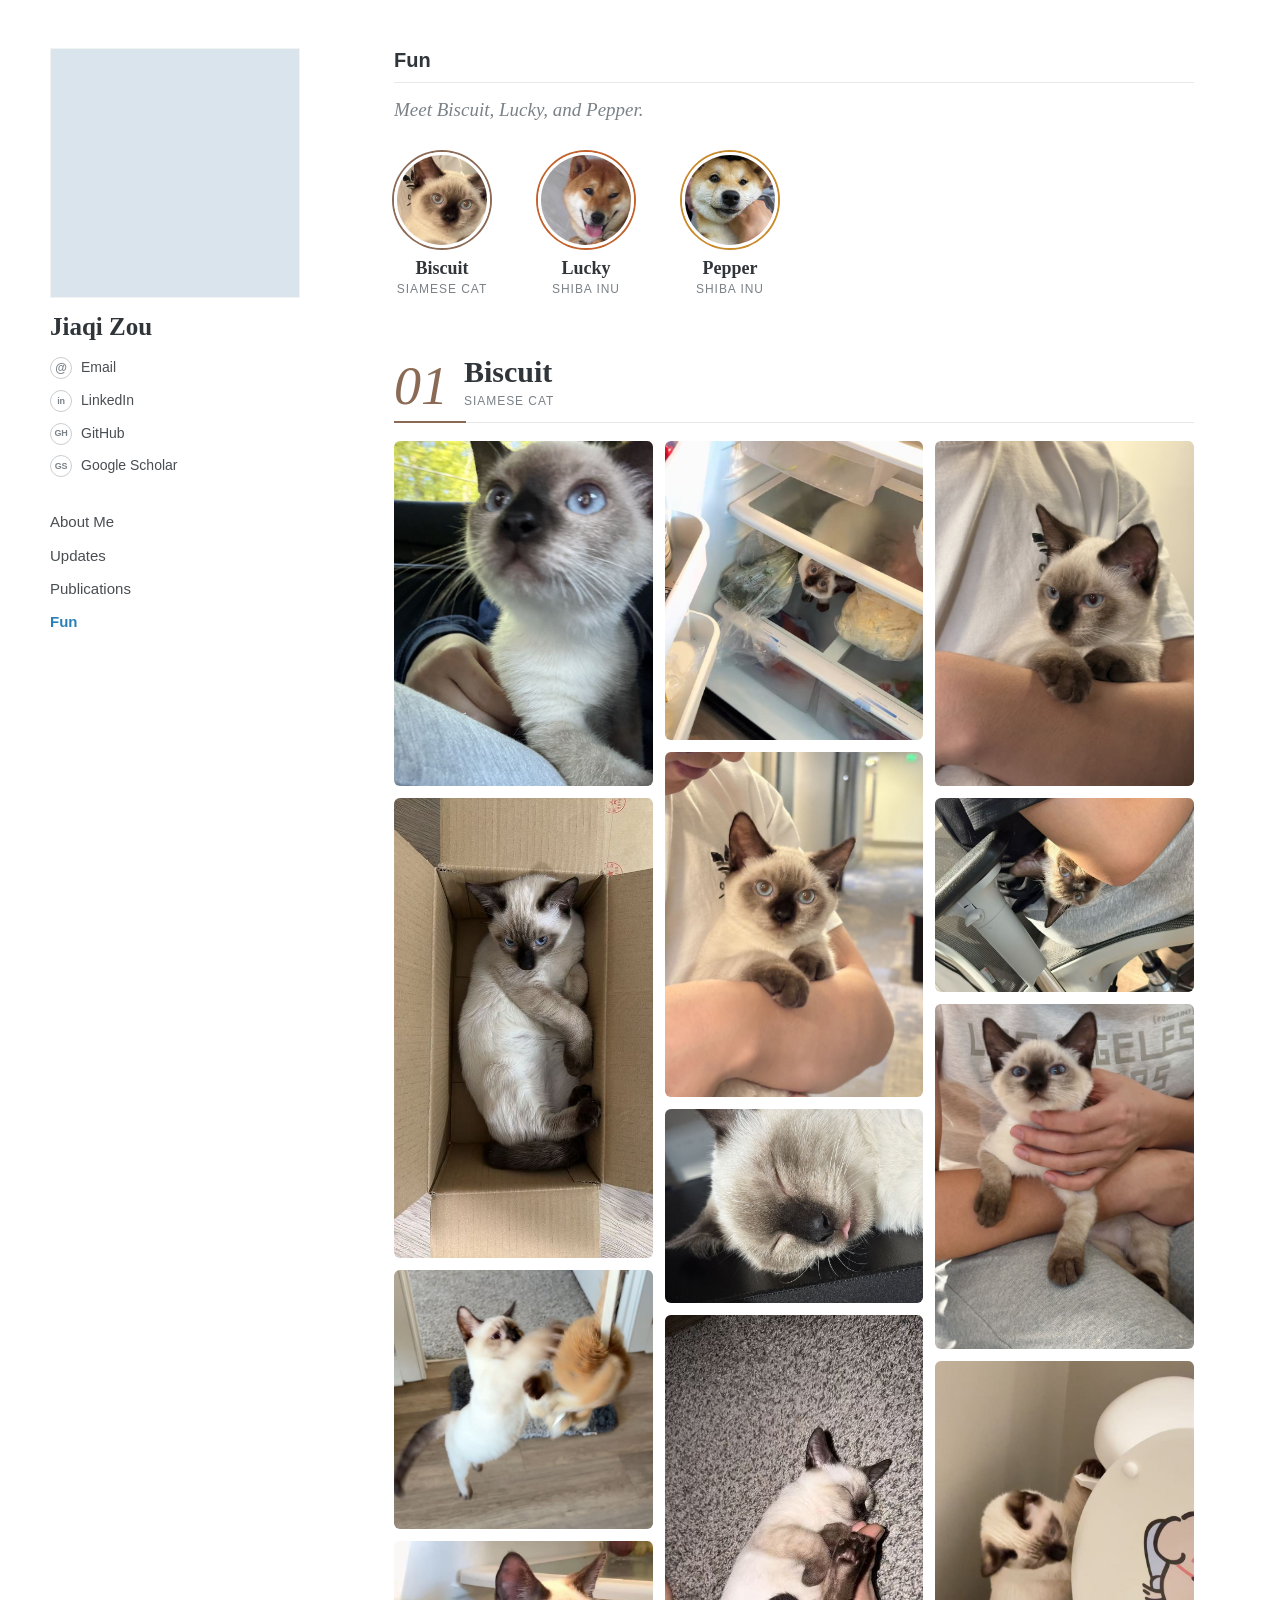
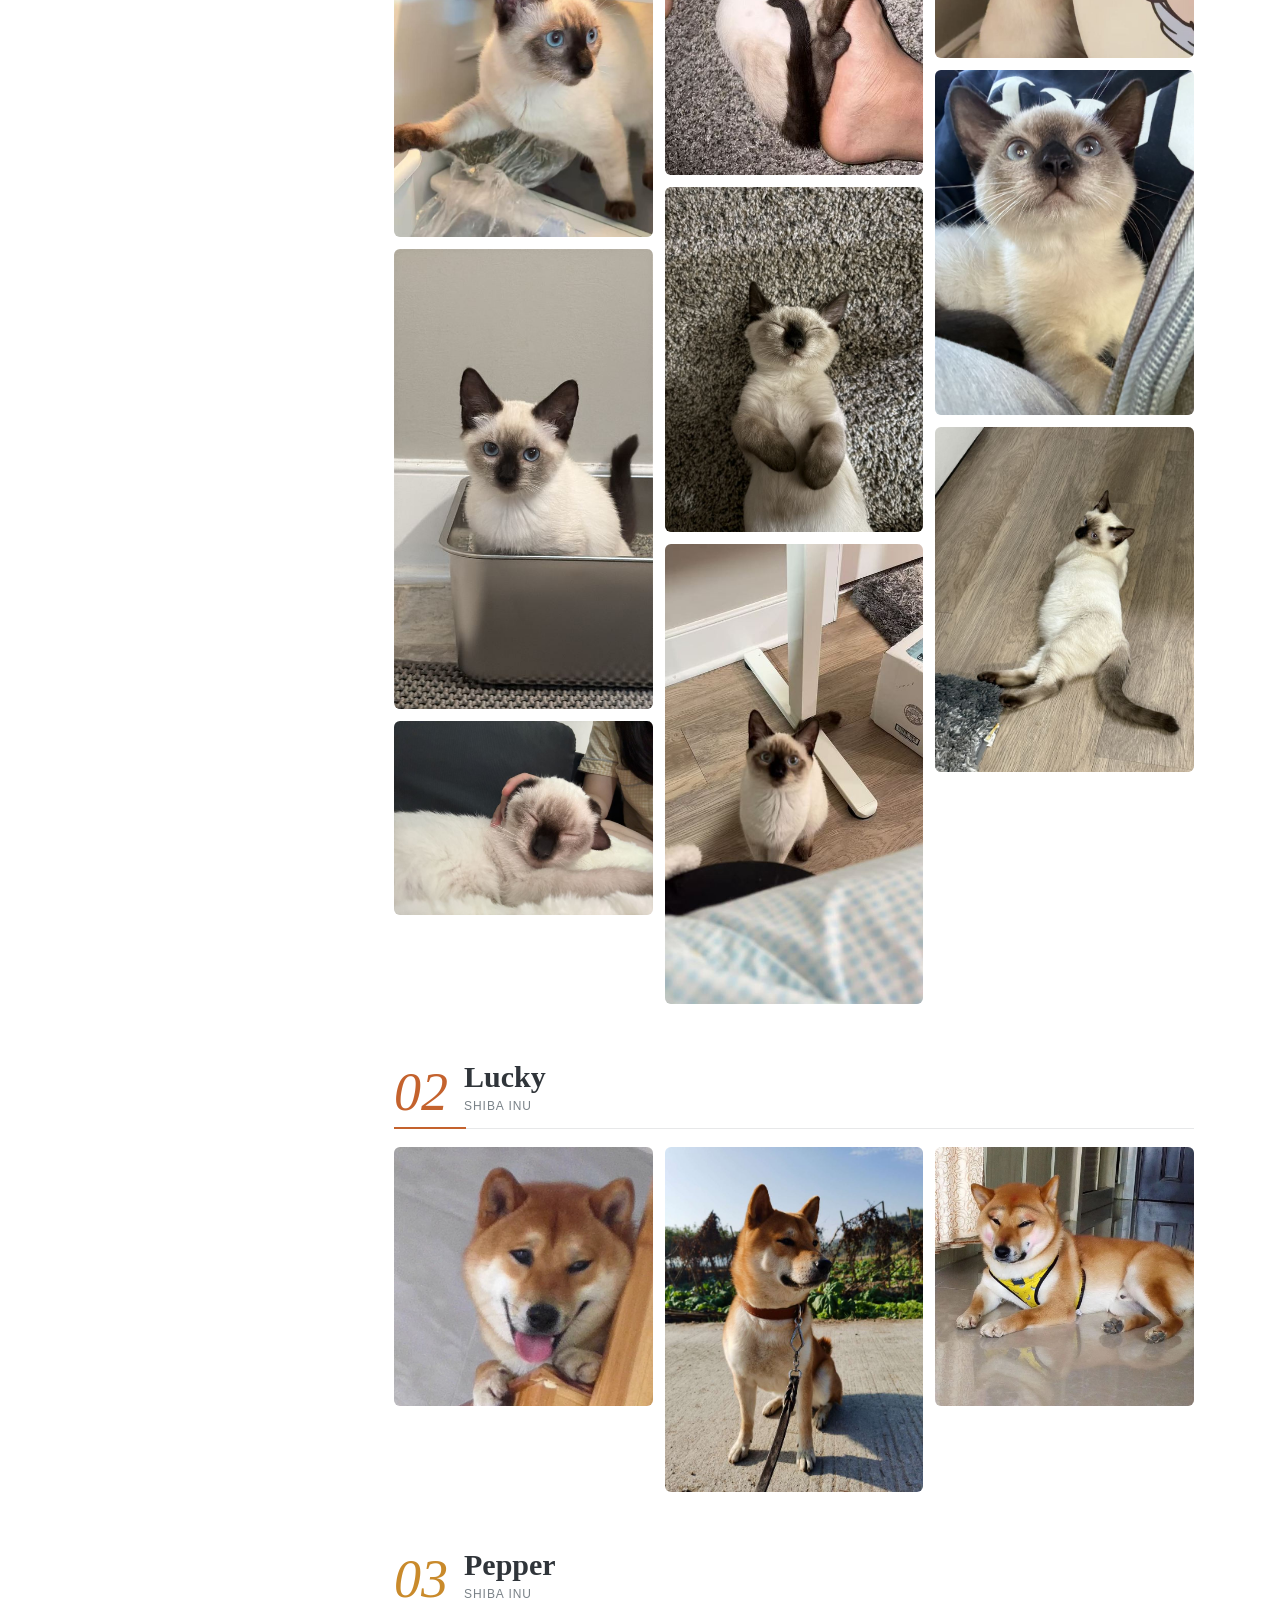
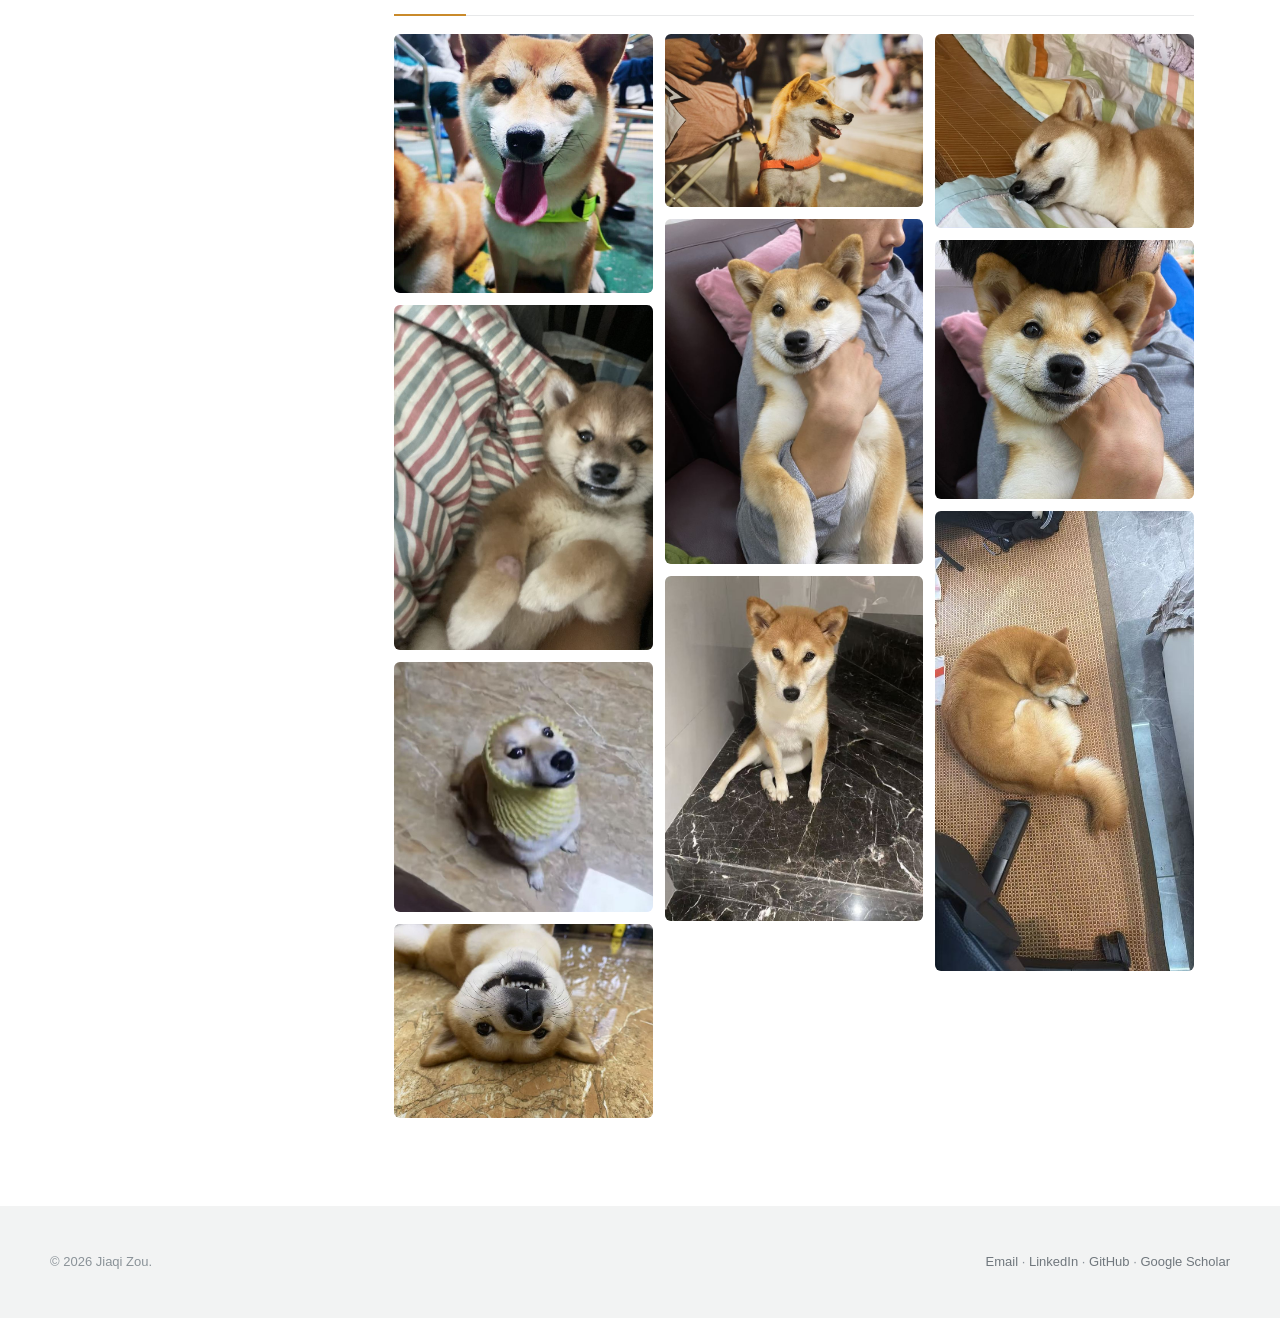
==== commit 76fcc051: "Fun page: add new photos, rename Fu to Lucky, drop photo counts Co-Authored-By: Claude Opus 5.5 <nor" ====
--- a/fun.html
+++ b/fun.html
@@ -3,7 +3,7 @@
   <head>
     <meta charset="UTF-8" />
     <meta name="viewport" content="width=device-width, initial-scale=1.0" />
-    <meta name="description" content="Biscuit, Fu, and Pepper — Jiaqi Zou's pets." />
+    <meta name="description" content="Biscuit, Lucky, and Pepper — Jiaqi Zou's pets." />
     <meta name="theme-color" content="#ffffff" />
     <meta property="og:type" content="website" />
     <meta property="og:title" content="Fun — Jiaqi Zou" />
@@ -11,7 +11,7 @@
     <link rel="canonical" href="https://jiaqizou-jz.github.io/fun.html" />
     <title>Fun — Jiaqi Zou</title>
     <link rel="stylesheet" href="./styles.css?v=20261125-2" />
-    <script src="./script.js?v=20261125-1" defer></script>
+    <script src="./script.js?v=20261125-2" defer></script>
   </head>
   <body>
     <a class="skip-link" href="#main-content">Skip to content</a>
@@ -83,25 +83,25 @@
         <div class="fun-page" id="fun">
           <header class="fun-intro">
             <h2 id="fun-title" class="page-title">Fun</h2>
-            <p class="fun-lede">Meet Biscuit, Fu, and Pepper.</p>
+            <p class="fun-lede">Meet Biscuit, Lucky, and Pepper.</p>
             <ul class="pet-roster" aria-label="Pets">
               <li style="--accent: #8b6a55">
                 <a href="#biscuit">
-                  <img src="./assets/pets/biscuit-avatar.jpg" alt="" width="160" height="160" />
+                  <img src="./assets/pets/biscuit-avatar.jpg?v=2" alt="" width="160" height="160" />
                   <span class="pet-roster-name">Biscuit</span>
-                  <span class="pet-roster-kind">Cat</span>
+                  <span class="pet-roster-kind">Siamese Cat</span>
                 </a>
               </li>
               <li style="--accent: #c4622d">
-                <a href="#fu">
-                  <img src="./assets/pets/fu-avatar.jpg" alt="" width="160" height="160" />
-                  <span class="pet-roster-name">Fu</span>
+                <a href="#lucky">
+                  <img src="./assets/pets/lucky-avatar.jpg?v=2" alt="" width="160" height="160" />
+                  <span class="pet-roster-name">Lucky</span>
                   <span class="pet-roster-kind">Shiba Inu</span>
                 </a>
               </li>
               <li style="--accent: #c98a2b">
                 <a href="#pepper">
-                  <img src="./assets/pets/pepper-avatar.jpg" alt="" width="160" height="160" />
+                  <img src="./assets/pets/pepper-avatar.jpg?v=2" alt="" width="160" height="160" />
                   <span class="pet-roster-name">Pepper</span>
                   <span class="pet-roster-kind">Shiba Inu</span>
                 </a>
@@ -114,63 +114,84 @@
               <span class="pet-index" aria-hidden="true">01</span>
               <div>
                 <h3 id="biscuit-title">Biscuit</h3>
-                <p class="pet-meta">Cat · 11 photos</p>
+                <p class="pet-meta">Siamese Cat</p>
               </div>
             </header>
             <div class="pet-masonry">
-              <button type="button" class="pet-photo" data-lightbox-open data-lightbox-group="biscuit" data-lightbox-caption="Biscuit" data-lightbox-src="./assets/pets/biscuit-01.jpg" aria-label="Enlarge: Biscuit looking up at the camera with wide blue eyes." aria-haspopup="dialog" aria-controls="figure-lightbox">
-                <img src="./assets/pets/biscuit-01-sm.jpg" alt="Biscuit looking up at the camera with wide blue eyes." width="675" height="900" loading="lazy" decoding="async" />
-              </button>
-              <button type="button" class="pet-photo" data-lightbox-open data-lightbox-group="biscuit" data-lightbox-caption="Biscuit" data-lightbox-src="./assets/pets/biscuit-02.jpg" aria-label="Enlarge: Biscuit leaping to swat a feather toy." aria-haspopup="dialog" aria-controls="figure-lightbox">
-                <img src="./assets/pets/biscuit-02-sm.jpg" alt="Biscuit leaping to swat a feather toy." width="900" height="900" loading="lazy" decoding="async" />
-              </button>
-              <button type="button" class="pet-photo" data-lightbox-open data-lightbox-group="biscuit" data-lightbox-caption="Biscuit" data-lightbox-src="./assets/pets/biscuit-03.jpg" aria-label="Enlarge: Biscuit sitting in a metal tray with tail up." aria-haspopup="dialog" aria-controls="figure-lightbox">
-                <img src="./assets/pets/biscuit-03-sm.jpg" alt="Biscuit sitting in a metal tray with tail up." width="506" height="900" loading="lazy" decoding="async" />
-              </button>
-              <button type="button" class="pet-photo" data-lightbox-open data-lightbox-group="biscuit" data-lightbox-caption="Biscuit" data-lightbox-src="./assets/pets/biscuit-04.jpg" aria-label="Enlarge: Biscuit asleep in a lap while being petted." aria-haspopup="dialog" aria-controls="figure-lightbox">
-                <img src="./assets/pets/biscuit-04-sm.jpg" alt="Biscuit asleep in a lap while being petted." width="900" height="675" loading="lazy" decoding="async" />
-              </button>
-              <button type="button" class="pet-photo" data-lightbox-open data-lightbox-group="biscuit" data-lightbox-caption="Biscuit" data-lightbox-src="./assets/pets/biscuit-05.jpg" aria-label="Enlarge: Biscuit held in an arm, paws draped over it." aria-haspopup="dialog" aria-controls="figure-lightbox">
-                <img src="./assets/pets/biscuit-05-sm.jpg" alt="Biscuit held in an arm, paws draped over it." width="675" height="900" loading="lazy" decoding="async" />
-              </button>
-              <button type="button" class="pet-photo" data-lightbox-open data-lightbox-group="biscuit" data-lightbox-caption="Biscuit" data-lightbox-src="./assets/pets/biscuit-06.jpg" aria-label="Enlarge: Close-up of Biscuit asleep with the tip of the tongue out." aria-haspopup="dialog" aria-controls="figure-lightbox">
-                <img src="./assets/pets/biscuit-06-sm.jpg" alt="Close-up of Biscuit asleep with the tip of the tongue out." width="900" height="675" loading="lazy" decoding="async" />
-              </button>
-              <button type="button" class="pet-photo" data-lightbox-open data-lightbox-group="biscuit" data-lightbox-caption="Biscuit" data-lightbox-src="./assets/pets/biscuit-07.jpg" aria-label="Enlarge: Biscuit lying belly-up on a gray rug." aria-haspopup="dialog" aria-controls="figure-lightbox">
-                <img src="./assets/pets/biscuit-07-sm.jpg" alt="Biscuit lying belly-up on a gray rug." width="675" height="900" loading="lazy" decoding="async" />
-              </button>
-              <button type="button" class="pet-photo" data-lightbox-open data-lightbox-group="biscuit" data-lightbox-caption="Biscuit" data-lightbox-src="./assets/pets/biscuit-08.jpg" aria-label="Enlarge: Biscuit resting in an arm, ears up." aria-haspopup="dialog" aria-controls="figure-lightbox">
-                <img src="./assets/pets/biscuit-08-sm.jpg" alt="Biscuit resting in an arm, ears up." width="675" height="900" loading="lazy" decoding="async" />
-              </button>
-              <button type="button" class="pet-photo" data-lightbox-open data-lightbox-group="biscuit" data-lightbox-caption="Biscuit" data-lightbox-src="./assets/pets/biscuit-09.jpg" aria-label="Enlarge: Biscuit being held and looking at the camera." aria-haspopup="dialog" aria-controls="figure-lightbox">
-                <img src="./assets/pets/biscuit-09-sm.jpg" alt="Biscuit being held and looking at the camera." width="675" height="900" loading="lazy" decoding="async" />
-              </button>
-              <button type="button" class="pet-photo" data-lightbox-open data-lightbox-group="biscuit" data-lightbox-caption="Biscuit" data-lightbox-src="./assets/pets/biscuit-10.jpg" aria-label="Enlarge: Biscuit sitting in a lap and looking up." aria-haspopup="dialog" aria-controls="figure-lightbox">
-                <img src="./assets/pets/biscuit-10-sm.jpg" alt="Biscuit sitting in a lap and looking up." width="675" height="900" loading="lazy" decoding="async" />
-              </button>
-              <button type="button" class="pet-photo" data-lightbox-open data-lightbox-group="biscuit" data-lightbox-caption="Biscuit" data-lightbox-src="./assets/pets/biscuit-11.jpg" aria-label="Enlarge: Biscuit stretched out on a wooden floor." aria-haspopup="dialog" aria-controls="figure-lightbox">
-                <img src="./assets/pets/biscuit-11-sm.jpg" alt="Biscuit stretched out on a wooden floor." width="675" height="900" loading="lazy" decoding="async" />
+              <button type="button" class="pet-photo" data-lightbox-open data-lightbox-group="biscuit" data-lightbox-caption="Biscuit" data-lightbox-src="./assets/pets/biscuit-01.jpg?v=2" aria-label="Enlarge: Biscuit looking up at the camera with wide blue eyes." aria-haspopup="dialog" aria-controls="figure-lightbox">
+                <img src="./assets/pets/biscuit-01-sm.jpg?v=2" alt="Biscuit looking up at the camera with wide blue eyes." width="675" height="900" loading="lazy" decoding="async" />
+              </button>
+              <button type="button" class="pet-photo" data-lightbox-open data-lightbox-group="biscuit" data-lightbox-caption="Biscuit" data-lightbox-src="./assets/pets/biscuit-02.jpg?v=2" aria-label="Enlarge: Biscuit curled up in a cardboard box." aria-haspopup="dialog" aria-controls="figure-lightbox">
+                <img src="./assets/pets/biscuit-02-sm.jpg?v=2" alt="Biscuit curled up in a cardboard box." width="506" height="900" loading="lazy" decoding="async" />
+              </button>
+              <button type="button" class="pet-photo" data-lightbox-open data-lightbox-group="biscuit" data-lightbox-caption="Biscuit" data-lightbox-src="./assets/pets/biscuit-03.jpg?v=2" aria-label="Enlarge: Biscuit leaping to swat a feather toy." aria-haspopup="dialog" aria-controls="figure-lightbox">
+                <img src="./assets/pets/biscuit-03-sm.jpg?v=2" alt="Biscuit leaping to swat a feather toy." width="900" height="900" loading="lazy" decoding="async" />
+              </button>
+              <button type="button" class="pet-photo" data-lightbox-open data-lightbox-group="biscuit" data-lightbox-caption="Biscuit" data-lightbox-src="./assets/pets/biscuit-04.jpg?v=2" aria-label="Enlarge: Biscuit climbing into an open fridge." aria-haspopup="dialog" aria-controls="figure-lightbox">
+                <img src="./assets/pets/biscuit-04-sm.jpg?v=2" alt="Biscuit climbing into an open fridge." width="785" height="900" loading="lazy" decoding="async" />
+              </button>
+              <button type="button" class="pet-photo" data-lightbox-open data-lightbox-group="biscuit" data-lightbox-caption="Biscuit" data-lightbox-src="./assets/pets/biscuit-05.jpg?v=2" aria-label="Enlarge: Biscuit sitting in a metal tray with tail up." aria-haspopup="dialog" aria-controls="figure-lightbox">
+                <img src="./assets/pets/biscuit-05-sm.jpg?v=2" alt="Biscuit sitting in a metal tray with tail up." width="506" height="900" loading="lazy" decoding="async" />
+              </button>
+              <button type="button" class="pet-photo" data-lightbox-open data-lightbox-group="biscuit" data-lightbox-caption="Biscuit" data-lightbox-src="./assets/pets/biscuit-06.jpg?v=2" aria-label="Enlarge: Biscuit asleep in a lap while being petted." aria-haspopup="dialog" aria-controls="figure-lightbox">
+                <img src="./assets/pets/biscuit-06-sm.jpg?v=2" alt="Biscuit asleep in a lap while being petted." width="900" height="675" loading="lazy" decoding="async" />
+              </button>
+              <button type="button" class="pet-photo" data-lightbox-open data-lightbox-group="biscuit" data-lightbox-caption="Biscuit" data-lightbox-src="./assets/pets/biscuit-07.jpg?v=2" aria-label="Enlarge: Biscuit hiding on a fridge shelf." aria-haspopup="dialog" aria-controls="figure-lightbox">
+                <img src="./assets/pets/biscuit-07-sm.jpg?v=2" alt="Biscuit hiding on a fridge shelf." width="778" height="900" loading="lazy" decoding="async" />
+              </button>
+              <button type="button" class="pet-photo" data-lightbox-open data-lightbox-group="biscuit" data-lightbox-caption="Biscuit" data-lightbox-src="./assets/pets/biscuit-08.jpg?v=2" aria-label="Enlarge: Biscuit held in an arm, paws draped over it." aria-haspopup="dialog" aria-controls="figure-lightbox">
+                <img src="./assets/pets/biscuit-08-sm.jpg?v=2" alt="Biscuit held in an arm, paws draped over it." width="675" height="900" loading="lazy" decoding="async" />
+              </button>
+              <button type="button" class="pet-photo" data-lightbox-open data-lightbox-group="biscuit" data-lightbox-caption="Biscuit" data-lightbox-src="./assets/pets/biscuit-09.jpg?v=2" aria-label="Enlarge: Close-up of Biscuit asleep with the tip of the tongue out." aria-haspopup="dialog" aria-controls="figure-lightbox">
+                <img src="./assets/pets/biscuit-09-sm.jpg?v=2" alt="Close-up of Biscuit asleep with the tip of the tongue out." width="900" height="675" loading="lazy" decoding="async" />
+              </button>
+              <button type="button" class="pet-photo" data-lightbox-open data-lightbox-group="biscuit" data-lightbox-caption="Biscuit" data-lightbox-src="./assets/pets/biscuit-10.jpg?v=2" aria-label="Enlarge: Biscuit hugging a bare foot." aria-haspopup="dialog" aria-controls="figure-lightbox">
+                <img src="./assets/pets/biscuit-10-sm.jpg?v=2" alt="Biscuit hugging a bare foot." width="506" height="900" loading="lazy" decoding="async" />
+              </button>
+              <button type="button" class="pet-photo" data-lightbox-open data-lightbox-group="biscuit" data-lightbox-caption="Biscuit" data-lightbox-src="./assets/pets/biscuit-11.jpg?v=2" aria-label="Enlarge: Biscuit lying belly-up on a gray rug." aria-haspopup="dialog" aria-controls="figure-lightbox">
+                <img src="./assets/pets/biscuit-11-sm.jpg?v=2" alt="Biscuit lying belly-up on a gray rug." width="675" height="900" loading="lazy" decoding="async" />
+              </button>
+              <button type="button" class="pet-photo" data-lightbox-open data-lightbox-group="biscuit" data-lightbox-caption="Biscuit" data-lightbox-src="./assets/pets/biscuit-12.jpg?v=2" aria-label="Enlarge: Biscuit sitting by a desk leg and looking up." aria-haspopup="dialog" aria-controls="figure-lightbox">
+                <img src="./assets/pets/biscuit-12-sm.jpg?v=2" alt="Biscuit sitting by a desk leg and looking up." width="506" height="900" loading="lazy" decoding="async" />
+              </button>
+              <button type="button" class="pet-photo" data-lightbox-open data-lightbox-group="biscuit" data-lightbox-caption="Biscuit" data-lightbox-src="./assets/pets/biscuit-13.jpg?v=2" aria-label="Enlarge: Biscuit resting in an arm, ears up." aria-haspopup="dialog" aria-controls="figure-lightbox">
+                <img src="./assets/pets/biscuit-13-sm.jpg?v=2" alt="Biscuit resting in an arm, ears up." width="675" height="900" loading="lazy" decoding="async" />
+              </button>
+              <button type="button" class="pet-photo" data-lightbox-open data-lightbox-group="biscuit" data-lightbox-caption="Biscuit" data-lightbox-src="./assets/pets/biscuit-14.jpg?v=2" aria-label="Enlarge: Biscuit tucked behind an office chair." aria-haspopup="dialog" aria-controls="figure-lightbox">
+                <img src="./assets/pets/biscuit-14-sm.jpg?v=2" alt="Biscuit tucked behind an office chair." width="900" height="675" loading="lazy" decoding="async" />
+              </button>
+              <button type="button" class="pet-photo" data-lightbox-open data-lightbox-group="biscuit" data-lightbox-caption="Biscuit" data-lightbox-src="./assets/pets/biscuit-15.jpg?v=2" aria-label="Enlarge: Biscuit being held and looking at the camera." aria-haspopup="dialog" aria-controls="figure-lightbox">
+                <img src="./assets/pets/biscuit-15-sm.jpg?v=2" alt="Biscuit being held and looking at the camera." width="675" height="900" loading="lazy" decoding="async" />
+              </button>
+              <button type="button" class="pet-photo" data-lightbox-open data-lightbox-group="biscuit" data-lightbox-caption="Biscuit" data-lightbox-src="./assets/pets/biscuit-16.jpg?v=2" aria-label="Enlarge: Biscuit peeking around a round table." aria-haspopup="dialog" aria-controls="figure-lightbox">
+                <img src="./assets/pets/biscuit-16-sm.jpg?v=2" alt="Biscuit peeking around a round table." width="784" height="900" loading="lazy" decoding="async" />
+              </button>
+              <button type="button" class="pet-photo" data-lightbox-open data-lightbox-group="biscuit" data-lightbox-caption="Biscuit" data-lightbox-src="./assets/pets/biscuit-17.jpg?v=2" aria-label="Enlarge: Biscuit sitting in a lap and looking up." aria-haspopup="dialog" aria-controls="figure-lightbox">
+                <img src="./assets/pets/biscuit-17-sm.jpg?v=2" alt="Biscuit sitting in a lap and looking up." width="675" height="900" loading="lazy" decoding="async" />
+              </button>
+              <button type="button" class="pet-photo" data-lightbox-open data-lightbox-group="biscuit" data-lightbox-caption="Biscuit" data-lightbox-src="./assets/pets/biscuit-18.jpg?v=2" aria-label="Enlarge: Biscuit stretched out on a wooden floor." aria-haspopup="dialog" aria-controls="figure-lightbox">
+                <img src="./assets/pets/biscuit-18-sm.jpg?v=2" alt="Biscuit stretched out on a wooden floor." width="675" height="900" loading="lazy" decoding="async" />
               </button>
             </div>
           </section>
 
-          <section class="pet-section" id="fu" style="--accent: #c4622d" aria-labelledby="fu-title">
+          <section class="pet-section" id="lucky" style="--accent: #c4622d" aria-labelledby="lucky-title">
             <header class="pet-head">
               <span class="pet-index" aria-hidden="true">02</span>
               <div>
-                <h3 id="fu-title">Fu</h3>
-                <p class="pet-meta">Shiba Inu · 3 photos</p>
+                <h3 id="lucky-title">Lucky</h3>
+                <p class="pet-meta">Shiba Inu</p>
               </div>
             </header>
             <div class="pet-masonry pet-masonry-trio">
-              <button type="button" class="pet-photo" data-lightbox-open data-lightbox-group="fu" data-lightbox-caption="Fu" data-lightbox-src="./assets/pets/fu-01.jpg" aria-label="Enlarge: Fu smiling with tongue out, paws on a ledge." aria-haspopup="dialog" aria-controls="figure-lightbox">
-                <img src="./assets/pets/fu-01-sm.jpg" alt="Fu smiling with tongue out, paws on a ledge." width="900" height="900" loading="lazy" decoding="async" />
-              </button>
-              <button type="button" class="pet-photo" data-lightbox-open data-lightbox-group="fu" data-lightbox-caption="Fu" data-lightbox-src="./assets/pets/fu-02.jpg" aria-label="Enlarge: Fu sitting on a leash beside a vegetable garden." aria-haspopup="dialog" aria-controls="figure-lightbox">
-                <img src="./assets/pets/fu-02-sm.jpg" alt="Fu sitting on a leash beside a vegetable garden." width="675" height="900" loading="lazy" decoding="async" />
-              </button>
-              <button type="button" class="pet-photo" data-lightbox-open data-lightbox-group="fu" data-lightbox-caption="Fu" data-lightbox-src="./assets/pets/fu-03.jpg" aria-label="Enlarge: Fu lying on a tiled floor in a yellow harness." aria-haspopup="dialog" aria-controls="figure-lightbox">
-                <img src="./assets/pets/fu-03-sm.jpg" alt="Fu lying on a tiled floor in a yellow harness." width="900" height="900" loading="lazy" decoding="async" />
+              <button type="button" class="pet-photo" data-lightbox-open data-lightbox-group="lucky" data-lightbox-caption="Lucky" data-lightbox-src="./assets/pets/lucky-01.jpg?v=2" aria-label="Enlarge: Lucky smiling with tongue out, paws on a ledge." aria-haspopup="dialog" aria-controls="figure-lightbox">
+                <img src="./assets/pets/lucky-01-sm.jpg?v=2" alt="Lucky smiling with tongue out, paws on a ledge." width="900" height="900" loading="lazy" decoding="async" />
+              </button>
+              <button type="button" class="pet-photo" data-lightbox-open data-lightbox-group="lucky" data-lightbox-caption="Lucky" data-lightbox-src="./assets/pets/lucky-02.jpg?v=2" aria-label="Enlarge: Lucky sitting on a leash beside a vegetable garden." aria-haspopup="dialog" aria-controls="figure-lightbox">
+                <img src="./assets/pets/lucky-02-sm.jpg?v=2" alt="Lucky sitting on a leash beside a vegetable garden." width="675" height="900" loading="lazy" decoding="async" />
+              </button>
+              <button type="button" class="pet-photo" data-lightbox-open data-lightbox-group="lucky" data-lightbox-caption="Lucky" data-lightbox-src="./assets/pets/lucky-03.jpg?v=2" aria-label="Enlarge: Lucky lying on a tiled floor in a yellow harness." aria-haspopup="dialog" aria-controls="figure-lightbox">
+                <img src="./assets/pets/lucky-03-sm.jpg?v=2" alt="Lucky lying on a tiled floor in a yellow harness." width="900" height="900" loading="lazy" decoding="async" />
               </button>
             </div>
           </section>
@@ -180,36 +201,39 @@
               <span class="pet-index" aria-hidden="true">03</span>
               <div>
                 <h3 id="pepper-title">Pepper</h3>
-                <p class="pet-meta">Shiba Inu · 9 photos</p>
+                <p class="pet-meta">Shiba Inu</p>
               </div>
             </header>
             <div class="pet-masonry">
-              <button type="button" class="pet-photo" data-lightbox-open data-lightbox-group="pepper" data-lightbox-caption="Pepper" data-lightbox-src="./assets/pets/pepper-01.jpg" aria-label="Enlarge: Pepper grinning with tongue out in a green harness." aria-haspopup="dialog" aria-controls="figure-lightbox">
-                <img src="./assets/pets/pepper-01-sm.jpg" alt="Pepper grinning with tongue out in a green harness." width="900" height="900" loading="lazy" decoding="async" />
-              </button>
-              <button type="button" class="pet-photo" data-lightbox-open data-lightbox-group="pepper" data-lightbox-caption="Pepper" data-lightbox-src="./assets/pets/pepper-02.jpg" aria-label="Enlarge: Pepper as a puppy on a striped blanket." aria-haspopup="dialog" aria-controls="figure-lightbox">
-                <img src="./assets/pets/pepper-02-sm.jpg" alt="Pepper as a puppy on a striped blanket." width="675" height="900" loading="lazy" decoding="async" />
-              </button>
-              <button type="button" class="pet-photo" data-lightbox-open data-lightbox-group="pepper" data-lightbox-caption="Pepper" data-lightbox-src="./assets/pets/pepper-03.jpg" aria-label="Enlarge: Pepper lying upside down on a marble floor." aria-haspopup="dialog" aria-controls="figure-lightbox">
-                <img src="./assets/pets/pepper-03-sm.jpg" alt="Pepper lying upside down on a marble floor." width="900" height="675" loading="lazy" decoding="async" />
-              </button>
-              <button type="button" class="pet-photo" data-lightbox-open data-lightbox-group="pepper" data-lightbox-caption="Pepper" data-lightbox-src="./assets/pets/pepper-04.jpg" aria-label="Enlarge: Pepper in an orange harness at an evening gathering." aria-haspopup="dialog" aria-controls="figure-lightbox">
-                <img src="./assets/pets/pepper-04-sm.jpg" alt="Pepper in an orange harness at an evening gathering." width="900" height="600" loading="lazy" decoding="async" />
-              </button>
-              <button type="button" class="pet-photo" data-lightbox-open data-lightbox-group="pepper" data-lightbox-caption="Pepper" data-lightbox-src="./assets/pets/pepper-05.jpg" aria-label="Enlarge: Pepper held in someone's arms, smiling." aria-haspopup="dialog" aria-controls="figure-lightbox">
-                <img src="./assets/pets/pepper-05-sm.jpg" alt="Pepper held in someone's arms, smiling." width="675" height="900" loading="lazy" decoding="async" />
-              </button>
-              <button type="button" class="pet-photo" data-lightbox-open data-lightbox-group="pepper" data-lightbox-caption="Pepper" data-lightbox-src="./assets/pets/pepper-06.jpg" aria-label="Enlarge: Pepper sitting on a black marble step." aria-haspopup="dialog" aria-controls="figure-lightbox">
-                <img src="./assets/pets/pepper-06-sm.jpg" alt="Pepper sitting on a black marble step." width="675" height="900" loading="lazy" decoding="async" />
-              </button>
-              <button type="button" class="pet-photo" data-lightbox-open data-lightbox-group="pepper" data-lightbox-caption="Pepper" data-lightbox-src="./assets/pets/pepper-07.jpg" aria-label="Enlarge: Pepper asleep on a striped blanket." aria-haspopup="dialog" aria-controls="figure-lightbox">
-                <img src="./assets/pets/pepper-07-sm.jpg" alt="Pepper asleep on a striped blanket." width="900" height="675" loading="lazy" decoding="async" />
-              </button>
-              <button type="button" class="pet-photo" data-lightbox-open data-lightbox-group="pepper" data-lightbox-caption="Pepper" data-lightbox-src="./assets/pets/pepper-08.jpg" aria-label="Enlarge: Pepper smiling while getting a chin scratch." aria-haspopup="dialog" aria-controls="figure-lightbox">
-                <img src="./assets/pets/pepper-08-sm.jpg" alt="Pepper smiling while getting a chin scratch." width="900" height="900" loading="lazy" decoding="async" />
-              </button>
-              <button type="button" class="pet-photo" data-lightbox-open data-lightbox-group="pepper" data-lightbox-caption="Pepper" data-lightbox-src="./assets/pets/pepper-09.jpg" aria-label="Enlarge: Pepper curled up asleep on a woven mat." aria-haspopup="dialog" aria-controls="figure-lightbox">
-                <img src="./assets/pets/pepper-09-sm.jpg" alt="Pepper curled up asleep on a woven mat." width="506" height="900" loading="lazy" decoding="async" />
+              <button type="button" class="pet-photo" data-lightbox-open data-lightbox-group="pepper" data-lightbox-caption="Pepper" data-lightbox-src="./assets/pets/pepper-01.jpg?v=2" aria-label="Enlarge: Pepper grinning with tongue out in a green harness." aria-haspopup="dialog" aria-controls="figure-lightbox">
+                <img src="./assets/pets/pepper-01-sm.jpg?v=2" alt="Pepper grinning with tongue out in a green harness." width="900" height="900" loading="lazy" decoding="async" />
+              </button>
+              <button type="button" class="pet-photo" data-lightbox-open data-lightbox-group="pepper" data-lightbox-caption="Pepper" data-lightbox-src="./assets/pets/pepper-02.jpg?v=2" aria-label="Enlarge: Pepper as a puppy on a striped blanket." aria-haspopup="dialog" aria-controls="figure-lightbox">
+                <img src="./assets/pets/pepper-02-sm.jpg?v=2" alt="Pepper as a puppy on a striped blanket." width="675" height="900" loading="lazy" decoding="async" />
+              </button>
+              <button type="button" class="pet-photo" data-lightbox-open data-lightbox-group="pepper" data-lightbox-caption="Pepper" data-lightbox-src="./assets/pets/pepper-03.jpg?v=2" aria-label="Enlarge: Pepper wearing a green knitted hood." aria-haspopup="dialog" aria-controls="figure-lightbox">
+                <img src="./assets/pets/pepper-03-sm.jpg?v=2" alt="Pepper wearing a green knitted hood." width="900" height="870" loading="lazy" decoding="async" />
+              </button>
+              <button type="button" class="pet-photo" data-lightbox-open data-lightbox-group="pepper" data-lightbox-caption="Pepper" data-lightbox-src="./assets/pets/pepper-04.jpg?v=2" aria-label="Enlarge: Pepper lying upside down on a marble floor." aria-haspopup="dialog" aria-controls="figure-lightbox">
+                <img src="./assets/pets/pepper-04-sm.jpg?v=2" alt="Pepper lying upside down on a marble floor." width="900" height="675" loading="lazy" decoding="async" />
+              </button>
+              <button type="button" class="pet-photo" data-lightbox-open data-lightbox-group="pepper" data-lightbox-caption="Pepper" data-lightbox-src="./assets/pets/pepper-05.jpg?v=2" aria-label="Enlarge: Pepper in an orange harness at an evening gathering." aria-haspopup="dialog" aria-controls="figure-lightbox">
+                <img src="./assets/pets/pepper-05-sm.jpg?v=2" alt="Pepper in an orange harness at an evening gathering." width="900" height="600" loading="lazy" decoding="async" />
+              </button>
+              <button type="button" class="pet-photo" data-lightbox-open data-lightbox-group="pepper" data-lightbox-caption="Pepper" data-lightbox-src="./assets/pets/pepper-06.jpg?v=2" aria-label="Enlarge: Pepper held in someone's arms, smiling." aria-haspopup="dialog" aria-controls="figure-lightbox">
+                <img src="./assets/pets/pepper-06-sm.jpg?v=2" alt="Pepper held in someone's arms, smiling." width="675" height="900" loading="lazy" decoding="async" />
+              </button>
+              <button type="button" class="pet-photo" data-lightbox-open data-lightbox-group="pepper" data-lightbox-caption="Pepper" data-lightbox-src="./assets/pets/pepper-07.jpg?v=2" aria-label="Enlarge: Pepper sitting on a black marble step." aria-haspopup="dialog" aria-controls="figure-lightbox">
+                <img src="./assets/pets/pepper-07-sm.jpg?v=2" alt="Pepper sitting on a black marble step." width="675" height="900" loading="lazy" decoding="async" />
+              </button>
+              <button type="button" class="pet-photo" data-lightbox-open data-lightbox-group="pepper" data-lightbox-caption="Pepper" data-lightbox-src="./assets/pets/pepper-08.jpg?v=2" aria-label="Enlarge: Pepper asleep on a striped blanket." aria-haspopup="dialog" aria-controls="figure-lightbox">
+                <img src="./assets/pets/pepper-08-sm.jpg?v=2" alt="Pepper asleep on a striped blanket." width="900" height="675" loading="lazy" decoding="async" />
+              </button>
+              <button type="button" class="pet-photo" data-lightbox-open data-lightbox-group="pepper" data-lightbox-caption="Pepper" data-lightbox-src="./assets/pets/pepper-09.jpg?v=2" aria-label="Enlarge: Pepper smiling while getting a chin scratch." aria-haspopup="dialog" aria-controls="figure-lightbox">
+                <img src="./assets/pets/pepper-09-sm.jpg?v=2" alt="Pepper smiling while getting a chin scratch." width="900" height="900" loading="lazy" decoding="async" />
+              </button>
+              <button type="button" class="pet-photo" data-lightbox-open data-lightbox-group="pepper" data-lightbox-caption="Pepper" data-lightbox-src="./assets/pets/pepper-10.jpg?v=2" aria-label="Enlarge: Pepper curled up asleep on a woven mat." aria-haspopup="dialog" aria-controls="figure-lightbox">
+                <img src="./assets/pets/pepper-10-sm.jpg?v=2" alt="Pepper curled up asleep on a woven mat." width="506" height="900" loading="lazy" decoding="async" />
               </button>
             </div>
           </section>
@@ -239,7 +263,7 @@
           data-lightbox-close
           aria-label="Close enlarged photo"
         >×</button>
-        <img src="./assets/pets/biscuit-01.jpg" alt="" />
+        <img src="./assets/pets/biscuit-01.jpg?v=2" alt="" />
         <p class="lightbox-caption" aria-live="polite"></p>
       </div>
       <button class="lightbox-nav lightbox-prev" type="button" data-lightbox-prev aria-label="Previous photo">‹</button>
